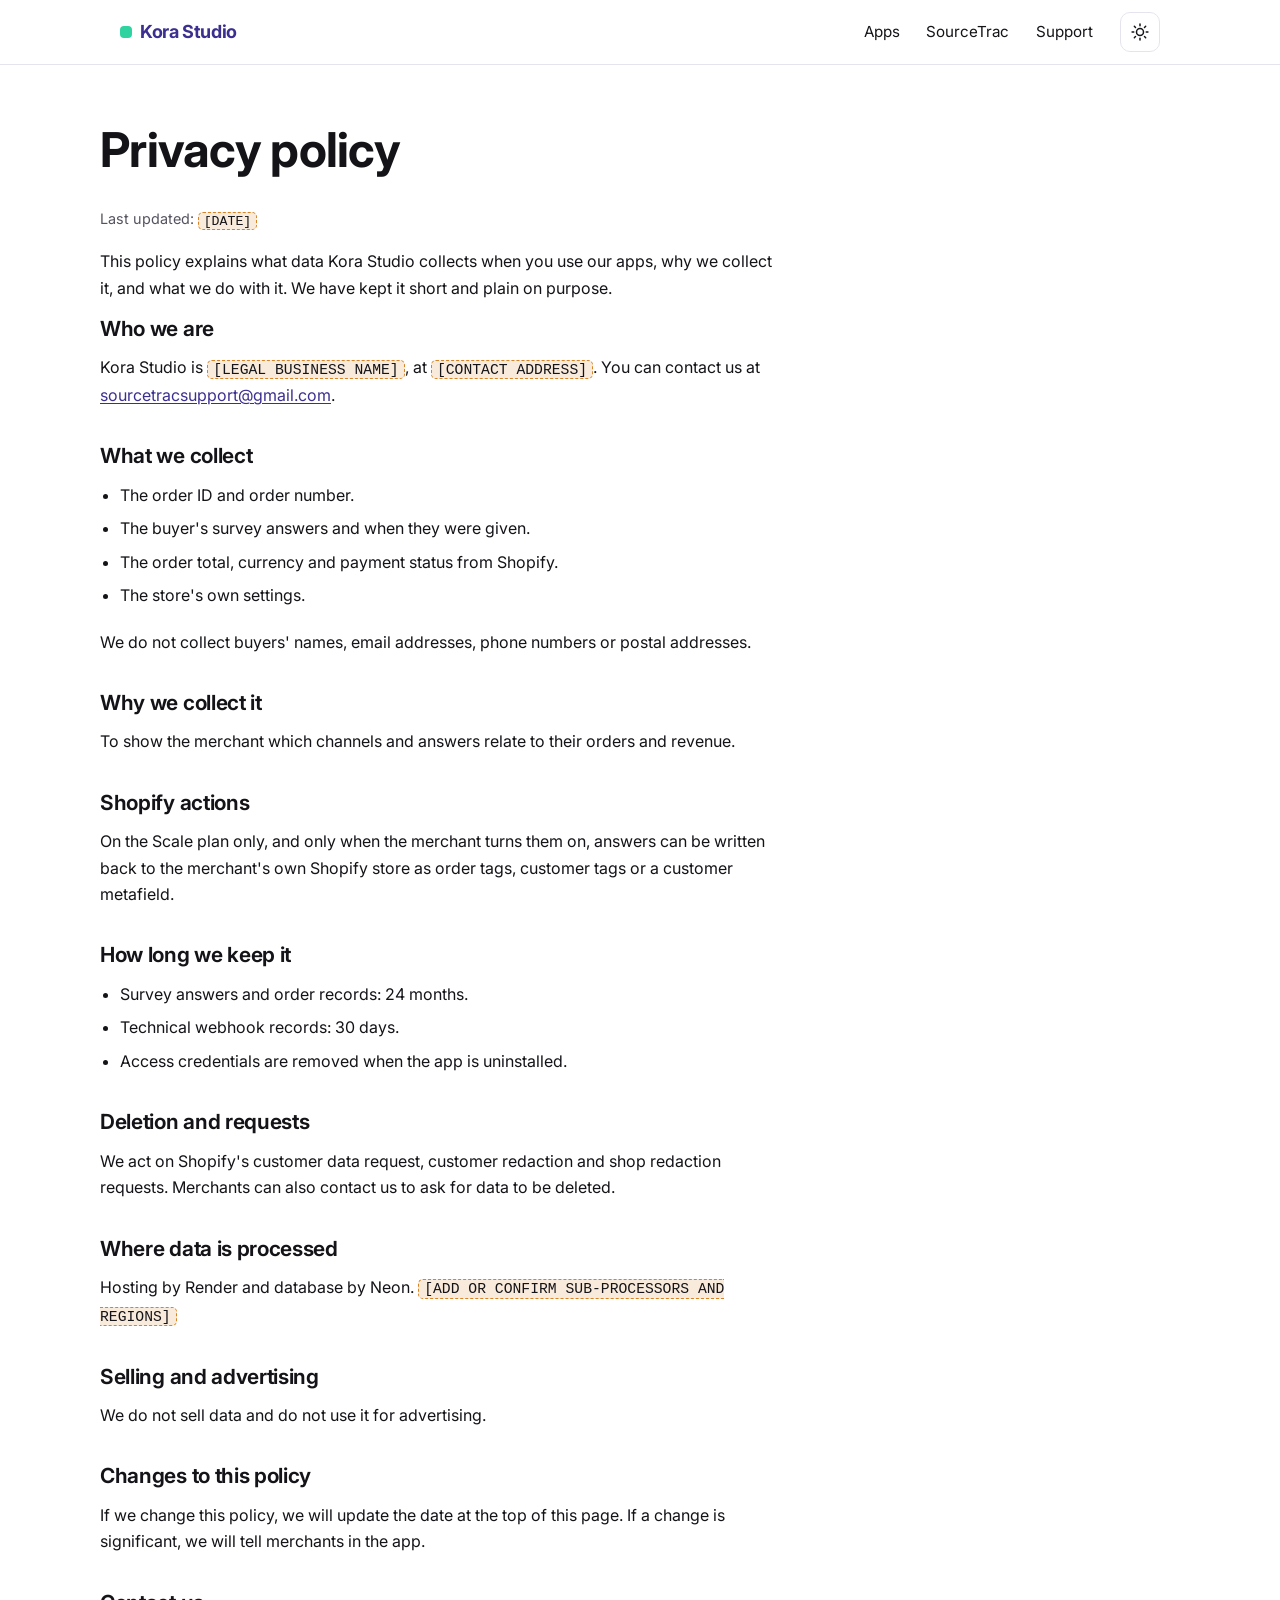
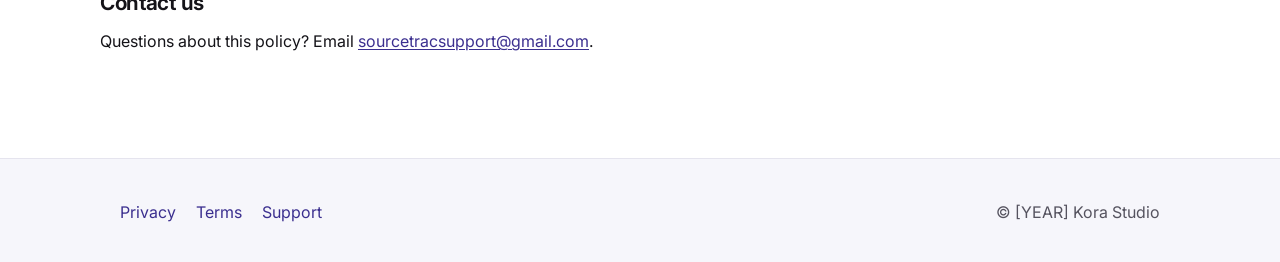
==== privacy/index.html @ 99ec0a58 "Add Kora Studio marketing site Studio site with an apps section for Kora Studio, plus the SourceTrac" ====
<!DOCTYPE html>
<html lang="en" data-theme="light">
<head>
<meta charset="utf-8">
<meta name="viewport" content="width=device-width, initial-scale=1">
<title>Privacy policy — Kora Studio</title>
<meta name="description" content="How Kora Studio and SourceTrac handle merchant and buyer data: what we collect, why, how long we keep it, and how to ask for deletion.">
<link rel="icon" href="/assets/favicon.svg" type="image/svg+xml">
<link rel="canonical" href="/privacy">
<link rel="preconnect" href="https://fonts.googleapis.com">
<link rel="preconnect" href="https://fonts.gstatic.com" crossorigin>
<link rel="stylesheet" href="https://fonts.googleapis.com/css2?family=Inter:wght@400;500;600;700&display=swap">
<link rel="stylesheet" href="/assets/styles.css">
<script>
  (function () {
    try {
      var saved = localStorage.getItem("kora-theme");
      if (saved === "dark" || saved === "light") {
        document.documentElement.setAttribute("data-theme", saved);
      }
    } catch (e) {}
  })();
</script>
</head>
<body>
<a class="skip-link" href="#main">Skip to content</a>

<header class="site-header">
  <div class="wrap site-header__inner">
    <a class="brand" href="/"><span class="brand__mark" aria-hidden="true"></span>Kora Studio</a>
    <nav class="nav" id="site-nav" data-open="false" aria-label="Main">
      <a href="/#apps">Apps</a>
      <a href="/sourcetrac">SourceTrac</a>
      <a href="/support">Support</a>
    </nav>
    <div class="header-tools">
      <button class="icon-btn theme-toggle" type="button" aria-pressed="false" aria-label="Switch to dark mode">
        <svg class="icon-sun" viewBox="0 0 24 24" fill="none" stroke="currentColor" stroke-width="1.8" stroke-linecap="round" aria-hidden="true">
          <circle cx="12" cy="12" r="4.2"></circle>
          <path d="M12 2.5v2M12 19.5v2M2.5 12h2M19.5 12h2M5.2 5.2l1.4 1.4M17.4 17.4l1.4 1.4M18.8 5.2l-1.4 1.4M6.6 17.4l-1.4 1.4"></path>
        </svg>
        <svg class="icon-moon" viewBox="0 0 24 24" fill="none" stroke="currentColor" stroke-width="1.8" stroke-linecap="round" stroke-linejoin="round" aria-hidden="true">
          <path d="M20 14.5A8.5 8.5 0 0 1 9.5 4a8.5 8.5 0 1 0 10.5 10.5z"></path>
        </svg>
      </button>
      <button class="icon-btn menu-toggle" type="button" aria-expanded="false" aria-controls="site-nav" aria-label="Menu">
        <svg viewBox="0 0 24 24" fill="none" stroke="currentColor" stroke-width="1.8" stroke-linecap="round" aria-hidden="true">
          <path d="M4 7h16M4 12h16M4 17h16"></path>
        </svg>
      </button>
    </div>
  </div>
</header>

<main id="main">
  <section class="section wrap">
    <div class="prose">
      <h1>Privacy policy</h1>
      <p class="updated">Last updated: <span class="ph">[DATE]</span></p>

      <p>This policy explains what data Kora Studio collects when you use our apps, why we collect it, and what we do with it. We have kept it short and plain on purpose.</p>

      <h2>Who we are</h2>
      <p>Kora Studio is <span class="ph">[LEGAL BUSINESS NAME]</span>, at <span class="ph">[CONTACT ADDRESS]</span>. You can contact us at <a href="mailto:sourcetracsupport@gmail.com">sourcetracsupport@gmail.com</a>.</p>

      <h2>What we collect</h2>
      <ul>
        <li>The order ID and order number.</li>
        <li>The buyer's survey answers and when they were given.</li>
        <li>The order total, currency and payment status from Shopify.</li>
        <li>The store's own settings.</li>
      </ul>
      <p>We do not collect buyers' names, email addresses, phone numbers or postal addresses.</p>

      <h2>Why we collect it</h2>
      <p>To show the merchant which channels and answers relate to their orders and revenue.</p>

      <h2>Shopify actions</h2>
      <p>On the Scale plan only, and only when the merchant turns them on, answers can be written back to the merchant's own Shopify store as order tags, customer tags or a customer metafield.</p>

      <h2>How long we keep it</h2>
      <ul>
        <li>Survey answers and order records: 24 months.</li>
        <li>Technical webhook records: 30 days.</li>
        <li>Access credentials are removed when the app is uninstalled.</li>
      </ul>

      <h2>Deletion and requests</h2>
      <p>We act on Shopify's customer data request, customer redaction and shop redaction requests. Merchants can also contact us to ask for data to be deleted.</p>

      <h2>Where data is processed</h2>
      <p>Hosting by Render and database by Neon. <span class="ph">[ADD OR CONFIRM SUB-PROCESSORS AND REGIONS]</span></p>

      <h2>Selling and advertising</h2>
      <p>We do not sell data and do not use it for advertising.</p>

      <h2>Changes to this policy</h2>
      <p>If we change this policy, we will update the date at the top of this page. If a change is significant, we will tell merchants in the app.</p>

      <h2>Contact us</h2>
      <p>Questions about this policy? Email <a href="mailto:sourcetracsupport@gmail.com">sourcetracsupport@gmail.com</a>.</p>
    </div>
  </section>
</main>

<footer class="site-footer">
  <div class="wrap">
    <div class="site-footer__inner">
      <nav aria-label="Footer">
        <a href="/privacy">Privacy</a>
        <a href="/terms">Terms</a>
        <a href="/support">Support</a>
      </nav>
      <span class="muted">© [YEAR] Kora Studio</span>
    </div>
  </div>
</footer>

<script src="/assets/site.js"></script>
</body>
</html>
---- assets/styles.css ----
/* Kora Studio — shared styles */

:root {
  --brand: #3b2f8f;
  --brand-ink: #3b2f8f;
  --brand-soft: #f1effb;
  --on-brand: #ffffff;
  --accent: #2ed3a0;
  --accent-ink: #0d6d51;
  --bg: #ffffff;
  --bg-soft: #f6f6fb;
  --surface: #ffffff;
  --text: #141318;
  --muted: #55535f;
  --border: #e5e4ee;
  --shadow: 0 1px 2px rgba(20, 19, 24, 0.06), 0 10px 30px rgba(59, 47, 143, 0.07);
  --radius: 14px;
  --radius-lg: 20px;
  --maxw: 1080px;
  color-scheme: light;
}

html[data-theme="dark"] {
  --brand: #5b4bc4;
  --brand-ink: #b6acfa;
  --brand-soft: #201c3a;
  --on-brand: #ffffff;
  --accent: #2ed3a0;
  --accent-ink: #2ed3a0;
  --bg: #0f0d1b;
  --bg-soft: #171429;
  --surface: #171429;
  --text: #f3f2f8;
  --muted: #b3afc6;
  --border: #2c2846;
  --shadow: 0 1px 2px rgba(0, 0, 0, 0.4), 0 10px 30px rgba(0, 0, 0, 0.35);
  color-scheme: dark;
}

*,
*::before,
*::after {
  box-sizing: border-box;
}

html {
  -webkit-text-size-adjust: 100%;
  scroll-behavior: smooth;
}

body {
  margin: 0;
  background: var(--bg);
  color: var(--text);
  font-family: "Inter", -apple-system, BlinkMacSystemFont, "Segoe UI", Roboto, Helvetica, Arial, sans-serif;
  font-size: 1rem;
  line-height: 1.65;
  font-synthesis-weight: none;
  text-rendering: optimizeLegibility;
  overflow-x: hidden;
}

@media (prefers-reduced-motion: reduce) {
  html {
    scroll-behavior: auto;
  }
  * {
    transition: none !important;
  }
}

img {
  max-width: 100%;
  height: auto;
  display: block;
}

a {
  color: var(--brand-ink);
  text-decoration-thickness: 1px;
  text-underline-offset: 2px;
}

a:hover {
  color: var(--text);
}

:focus-visible {
  outline: 3px solid var(--accent);
  outline-offset: 2px;
  border-radius: 4px;
}

h1,
h2,
h3,
h4 {
  line-height: 1.2;
  margin: 0 0 0.6em;
  letter-spacing: -0.015em;
  text-wrap: balance;
}

h1 {
  font-size: clamp(2rem, 5vw, 3rem);
  font-weight: 700;
}

h2 {
  font-size: clamp(1.4rem, 3vw, 1.9rem);
  font-weight: 650;
}

h3 {
  font-size: 1.15rem;
  font-weight: 650;
}

p {
  margin: 0 0 1rem;
  max-width: 68ch;
}

ul,
ol {
  padding-left: 1.25rem;
  margin: 0 0 1rem;
}

li {
  margin-bottom: 0.45rem;
  max-width: 65ch;
}

hr {
  border: 0;
  border-top: 1px solid var(--border);
  margin: 2.5rem 0;
}

/* Layout */
.wrap {
  width: 100%;
  max-width: var(--maxw);
  margin: 0 auto;
  padding: 0 1.25rem;
}

.section {
  padding: 3.5rem 0;
}

.section--soft {
  background: var(--bg-soft);
  border-top: 1px solid var(--border);
  border-bottom: 1px solid var(--border);
}

.section__head {
  max-width: 62ch;
  margin-bottom: 1.75rem;
}

.section__head p {
  color: var(--muted);
  margin-bottom: 0;
}

.skip-link {
  position: absolute;
  left: -9999px;
  top: 0;
  background: var(--brand);
  color: var(--on-brand);
  padding: 0.6rem 1rem;
  z-index: 50;
  border-radius: 0 0 8px 0;
}

.skip-link:focus {
  left: 0;
}

/* Header */
.site-header {
  position: sticky;
  top: 0;
  z-index: 20;
  background: color-mix(in srgb, var(--bg) 92%, transparent);
  backdrop-filter: saturate(180%) blur(10px);
  border-bottom: 1px solid var(--border);
}

@supports not (background: color-mix(in srgb, red, blue)) {
  .site-header {
    background: var(--bg);
  }
}

.site-header__inner {
  display: flex;
  align-items: center;
  gap: 1rem;
  min-height: 64px;
}

.brand {
  display: inline-flex;
  align-items: center;
  gap: 0.5rem;
  text-decoration: none;
  font-weight: 700;
  letter-spacing: -0.02em;
  font-size: 1.125rem;
  color: var(--brand-ink);
  margin-right: auto;
}

.brand:hover {
  color: var(--brand-ink);
}

.brand__mark {
  width: 12px;
  height: 12px;
  border-radius: 4px;
  background: var(--accent);
  flex: none;
}

.nav {
  display: flex;
  align-items: center;
  gap: 0.25rem;
}

.nav a {
  color: var(--text);
  text-decoration: none;
  padding: 0.45rem 0.7rem;
  border-radius: 8px;
  font-size: 0.95rem;
}

.nav a:hover {
  background: var(--bg-soft);
}

.nav a[aria-current="page"] {
  color: var(--brand-ink);
  font-weight: 600;
}

.header-tools {
  display: flex;
  align-items: center;
  gap: 0.4rem;
}

.icon-btn {
  appearance: none;
  background: transparent;
  border: 1px solid var(--border);
  color: var(--text);
  width: 40px;
  height: 40px;
  border-radius: 10px;
  display: inline-flex;
  align-items: center;
  justify-content: center;
  cursor: pointer;
  padding: 0;
}

.icon-btn:hover {
  background: var(--bg-soft);
}

.icon-btn svg {
  width: 20px;
  height: 20px;
}

.theme-toggle .icon-moon,
html[data-theme="dark"] .theme-toggle .icon-sun {
  display: none;
}

html[data-theme="dark"] .theme-toggle .icon-moon {
  display: block;
}

.menu-toggle {
  display: none;
}

@media (max-width: 700px) {
  .menu-toggle {
    display: inline-flex;
  }

  .nav {
    position: absolute;
    left: 0;
    right: 0;
    top: 100%;
    flex-direction: column;
    align-items: stretch;
    gap: 0;
    background: var(--bg);
    border-bottom: 1px solid var(--border);
    padding: 0.5rem 1.25rem 1rem;
    display: none;
  }

  .nav[data-open="true"] {
    display: flex;
  }

  .nav a {
    padding: 0.7rem 0.5rem;
    font-size: 1.05rem;
  }
}

/* Buttons */
.btn {
  display: inline-flex;
  align-items: center;
  justify-content: center;
  gap: 0.5rem;
  padding: 0.75rem 1.25rem;
  border-radius: 10px;
  font-weight: 600;
  font-size: 0.98rem;
  text-decoration: none;
  border: 1px solid transparent;
  cursor: pointer;
  max-width: 100%;
  text-align: center;
  overflow-wrap: anywhere;
  transition: transform 0.12s ease, background-color 0.12s ease;
}

.btn:active {
  transform: translateY(1px);
}

.btn--primary {
  background: var(--brand);
  color: var(--on-brand);
}

.btn--primary:hover {
  color: var(--on-brand);
  background: color-mix(in srgb, var(--brand) 85%, #000);
}

.btn--secondary {
  background: transparent;
  color: var(--brand-ink);
  border-color: var(--border);
}

.btn--secondary:hover {
  color: var(--brand-ink);
  background: var(--bg-soft);
  border-color: var(--brand-ink);
}

.btn-row {
  display: flex;
  flex-wrap: wrap;
  gap: 0.75rem;
  align-items: center;
}

/* Hero */
.hero {
  padding: 4.5rem 0 3.5rem;
}

.hero__eyebrow {
  display: inline-block;
  font-size: 0.85rem;
  font-weight: 600;
  letter-spacing: 0.06em;
  text-transform: uppercase;
  color: var(--accent-ink);
  margin-bottom: 1rem;
}

.hero h1 {
  max-width: 22ch;
}

.hero__lead {
  font-size: clamp(1.05rem, 2.2vw, 1.25rem);
  color: var(--muted);
  max-width: 58ch;
}

.hero__actions {
  margin-top: 1.75rem;
}

.hero--split {
  display: grid;
  grid-template-columns: 1.15fr 0.85fr;
  gap: 3rem;
  align-items: center;
}

@media (max-width: 860px) {
  .hero--split {
    grid-template-columns: 1fr;
    gap: 2rem;
  }
}

/* Cards */
.card {
  background: var(--surface);
  border: 1px solid var(--border);
  border-radius: var(--radius-lg);
  padding: 1.5rem;
  box-shadow: var(--shadow);
}

.card-grid {
  display: grid;
  grid-template-columns: repeat(auto-fill, minmax(min(100%, 300px), 1fr));
  gap: 1.25rem;
}

.app-card {
  display: flex;
  flex-direction: column;
  gap: 0.75rem;
}

.app-card__top {
  display: flex;
  align-items: center;
  gap: 0.9rem;
}

.app-card__icon {
  width: 56px;
  height: 56px;
  border-radius: 14px;
  flex: none;
  border: 1px solid var(--border);
}

.app-card h3 {
  margin: 0;
}

.app-card__tag {
  color: var(--muted);
  font-size: 0.85rem;
  margin: 0;
}

.app-card p {
  color: var(--muted);
  margin: 0;
  flex: 1;
}

.app-card .btn-row {
  margin-top: 0.5rem;
}

/* Feature / point lists */
.points {
  display: grid;
  grid-template-columns: repeat(auto-fit, minmax(min(100%, 260px), 1fr));
  gap: 1.25rem;
  list-style: none;
  padding: 0;
  margin: 0;
}

.points li {
  margin: 0;
  max-width: none;
  background: var(--surface);
  border: 1px solid var(--border);
  border-radius: var(--radius);
  padding: 1.25rem;
}

.points h3 {
  display: flex;
  align-items: center;
  gap: 0.55rem;
  font-size: 1.05rem;
  margin-bottom: 0.35rem;
}

.points h3::before {
  content: "";
  width: 10px;
  height: 10px;
  border-radius: 3px;
  background: var(--accent);
  flex: none;
}

.points p {
  color: var(--muted);
  margin: 0;
  font-size: 0.95rem;
}

.steps {
  counter-reset: step;
  list-style: none;
  padding: 0;
  margin: 0;
  display: grid;
  grid-template-columns: repeat(auto-fit, minmax(min(100%, 280px), 1fr));
  gap: 1.25rem;
}

.steps > li {
  counter-increment: step;
  margin: 0;
  max-width: none;
  background: var(--surface);
  border: 1px solid var(--border);
  border-radius: var(--radius);
  padding: 1.5rem;
}

.steps > li::before {
  content: counter(step);
  display: inline-flex;
  align-items: center;
  justify-content: center;
  width: 32px;
  height: 32px;
  border-radius: 50%;
  background: var(--brand);
  color: var(--on-brand);
  font-weight: 700;
  font-size: 0.95rem;
  margin-bottom: 0.75rem;
}

.steps h3 {
  margin-bottom: 0.4rem;
}

.steps p {
  color: var(--muted);
  margin: 0;
  font-size: 0.95rem;
}

.feature-list {
  display: grid;
  grid-template-columns: repeat(auto-fit, minmax(min(100%, 320px), 1fr));
  gap: 0.6rem 2rem;
  list-style: none;
  padding: 0;
  margin: 0;
}

.feature-list li {
  position: relative;
  padding-left: 1.75rem;
  margin: 0;
  max-width: none;
}

.feature-list li::before {
  content: "";
  position: absolute;
  left: 0;
  top: 0.55em;
  width: 12px;
  height: 7px;
  border-left: 2.5px solid var(--accent);
  border-bottom: 2.5px solid var(--accent);
  transform: rotate(-45deg);
}

/* Notice / callout */
.notice {
  border: 1px solid var(--border);
  border-left: 4px solid var(--accent);
  background: var(--surface);
  border-radius: var(--radius);
  padding: 1.25rem 1.4rem;
}

.notice p:last-child {
  margin-bottom: 0;
}

.notice--warn {
  border-left-color: #d98324;
  background: color-mix(in srgb, #d98324 8%, var(--surface));
}

.notice--warn strong {
  color: var(--text);
}

.contact-strip {
  display: flex;
  flex-wrap: wrap;
  gap: 1rem 1.5rem;
  align-items: center;
  justify-content: space-between;
  border: 1px solid var(--border);
  border-radius: var(--radius-lg);
  background: var(--surface);
  padding: 1.5rem;
  box-shadow: var(--shadow);
}

.contact-strip h2 {
  margin: 0 0 0.25rem;
  font-size: 1.25rem;
}

.contact-strip p {
  margin: 0;
  color: var(--muted);
}

/* Pricing */
.billing {
  display: inline-flex;
  align-items: center;
  gap: 0.25rem;
  padding: 0.3rem;
  margin: 0 0 1.5rem;
  border: 1px solid var(--border);
  border-radius: 12px;
  background: var(--surface);
  min-width: 0;
}

.billing input {
  position: absolute;
  width: 1px;
  height: 1px;
  opacity: 0;
  pointer-events: none;
}

.billing label {
  display: inline-flex;
  align-items: center;
  gap: 0.4rem;
  padding: 0.45rem 0.8rem;
  border-radius: 9px;
  font-weight: 600;
  font-size: 0.92rem;
  cursor: pointer;
  color: var(--muted);
  white-space: nowrap;
}

.billing input:checked + label {
  background: var(--brand);
  color: var(--on-brand);
}

.billing input:focus-visible + label {
  outline: 3px solid var(--accent);
  outline-offset: 2px;
}

.billing .save {
  font-weight: 600;
  font-size: 0.78rem;
  color: var(--accent-ink);
}

.billing input:checked + label .save {
  color: var(--accent);
}

@media (max-width: 380px) {
  .billing label {
    padding: 0.4rem 0.55rem;
    font-size: 0.88rem;
  }

  .billing .save {
    font-size: 0.72rem;
  }
}

.plans {
  display: grid;
  grid-template-columns: repeat(auto-fit, minmax(min(100%, 270px), 1fr));
  gap: 1.25rem;
  align-items: start;
}

.plan {
  background: var(--surface);
  border: 1px solid var(--border);
  border-radius: var(--radius-lg);
  padding: 1.6rem;
  box-shadow: var(--shadow);
  display: flex;
  flex-direction: column;
  height: 100%;
}

.plan h3 {
  margin: 0 0 0.35rem;
  font-size: 1.2rem;
}

.plan__price {
  font-size: 1.9rem;
  font-weight: 700;
  letter-spacing: -0.02em;
  margin: 0 0 0.15rem;
}

.plan__price small {
  font-size: 0.95rem;
  font-weight: 500;
  color: var(--muted);
  letter-spacing: 0;
}

.plan__billing-note {
  color: var(--muted);
  font-size: 0.85rem;
  margin: 0 0 1rem;
}

.plan ul {
  list-style: none;
  padding: 0;
  margin: 0 0 1.25rem;
}

.plan ul li {
  position: relative;
  padding-left: 1.6rem;
  margin-bottom: 0.5rem;
  font-size: 0.95rem;
  max-width: none;
}

.plan ul li::before {
  content: "";
  position: absolute;
  left: 0;
  top: 0.5em;
  width: 11px;
  height: 6px;
  border-left: 2.5px solid var(--accent);
  border-bottom: 2.5px solid var(--accent);
  transform: rotate(-45deg);
}

.plan .btn {
  margin-top: auto;
  width: 100%;
}

/* Monthly / yearly switch: CSS only */
.price--year {
  display: none;
}

.pricing:has(#bill-yearly:checked) .price--year {
  display: block;
}

.pricing:has(#bill-yearly:checked) .price--month {
  display: none;
}

/* Fallback for browsers without :has() — class is set by site.js */
.pricing.is-yearly .price--year {
  display: block;
}

.pricing.is-yearly .price--month {
  display: none;
}

/* FAQ */
.faq {
  display: grid;
  gap: 0.75rem;
}

.faq details {
  background: var(--surface);
  border: 1px solid var(--border);
  border-radius: var(--radius);
  padding: 1rem 1.25rem;
}

.faq summary {
  cursor: pointer;
  font-weight: 600;
  list-style: none;
  display: flex;
  justify-content: space-between;
  gap: 1rem;
  align-items: center;
}

.faq summary::-webkit-details-marker {
  display: none;
}

.faq summary::after {
  content: "+";
  color: var(--brand-ink);
  font-weight: 700;
  font-size: 1.2rem;
  line-height: 1;
  flex: none;
}

.faq details[open] summary::after {
  content: "–";
}

.faq details p {
  margin: 0.75rem 0 0;
  color: var(--muted);
}

/* Prose (legal pages) */
.prose {
  max-width: 74ch;
}

.prose h2 {
  margin-top: 2.25rem;
  font-size: 1.3rem;
}

.prose h2:first-of-type {
  margin-top: 0;
}

.prose ul {
  margin-bottom: 1.25rem;
}

.prose table {
  width: 100%;
  border-collapse: collapse;
  margin-bottom: 1.25rem;
  font-size: 0.95rem;
}

.prose th,
.prose td {
  text-align: left;
  padding: 0.6rem 0.75rem;
  border-bottom: 1px solid var(--border);
  vertical-align: top;
}

.prose th {
  font-weight: 600;
}

.updated {
  color: var(--muted);
  font-size: 0.9rem;
}

/* Placeholder marker */
.ph {
  font-family: ui-monospace, SFMono-Regular, Menlo, Consolas, monospace;
  font-size: 0.92em;
  background: color-mix(in srgb, #d98324 16%, transparent);
  border: 1px dashed #d98324;
  border-radius: 5px;
  padding: 0.05em 0.35em;
  color: var(--text);
  overflow-wrap: anywhere;
}

/* Footer */
.site-footer {
  border-top: 1px solid var(--border);
  background: var(--bg-soft);
  padding: 2.5rem 0;
  margin-top: 2rem;
}

.site-footer__inner {
  display: flex;
  flex-wrap: wrap;
  gap: 1rem 1.5rem;
  align-items: center;
  justify-content: space-between;
}

.site-footer nav {
  display: flex;
  flex-wrap: wrap;
  gap: 0.5rem 1.25rem;
}

.site-footer a {
  text-decoration: none;
}

.site-footer a:hover {
  text-decoration: underline;
}

.site-footer small {
  color: var(--muted);
  display: block;
  margin-top: 1rem;
  width: 100%;
}

/* Utilities */
.muted {
  color: var(--muted);
}

.mt-0 {
  margin-top: 0;
}

.mb-0 {
  margin-bottom: 0;
}

.stack > * + * {
  margin-top: 1rem;
}

.visually-hidden {
  position: absolute;
  width: 1px;
  height: 1px;
  margin: -1px;
  padding: 0;
  overflow: hidden;
  clip: rect(0 0 0 0);
  white-space: nowrap;
  border: 0;
}
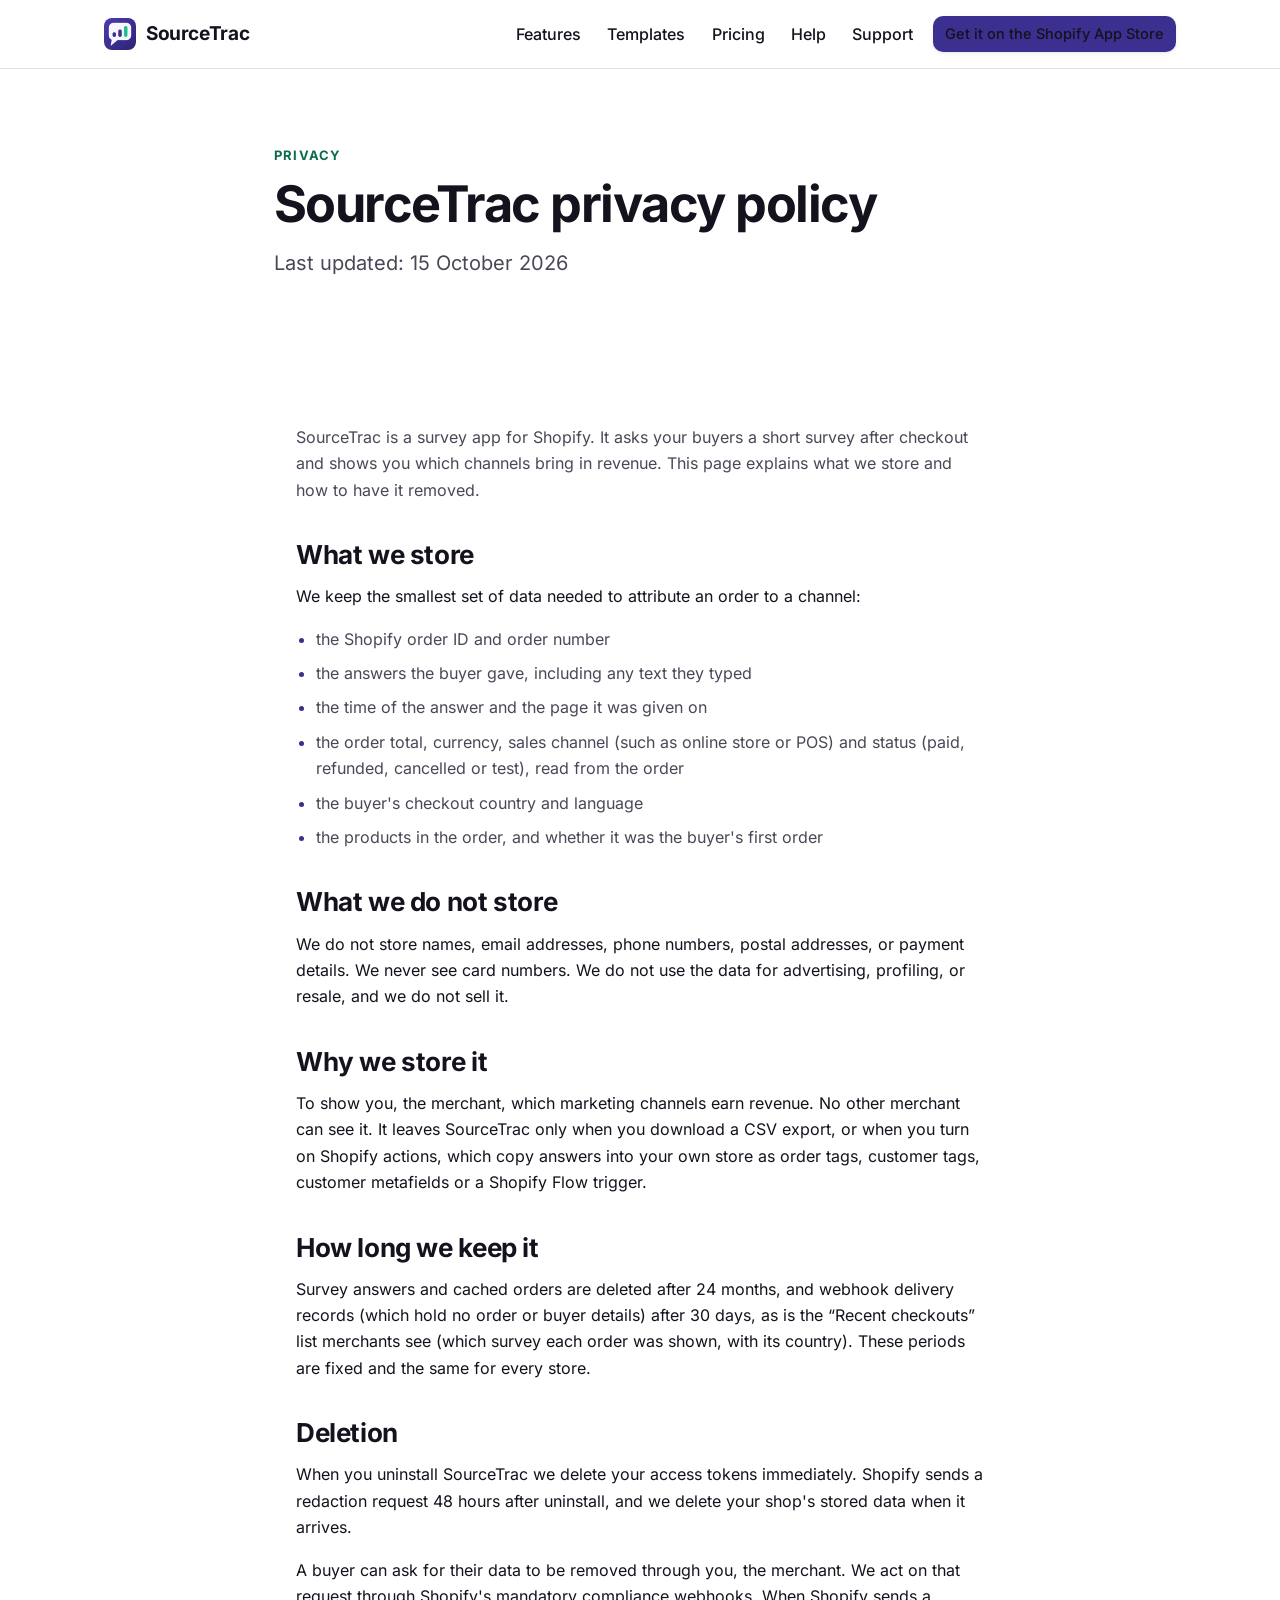
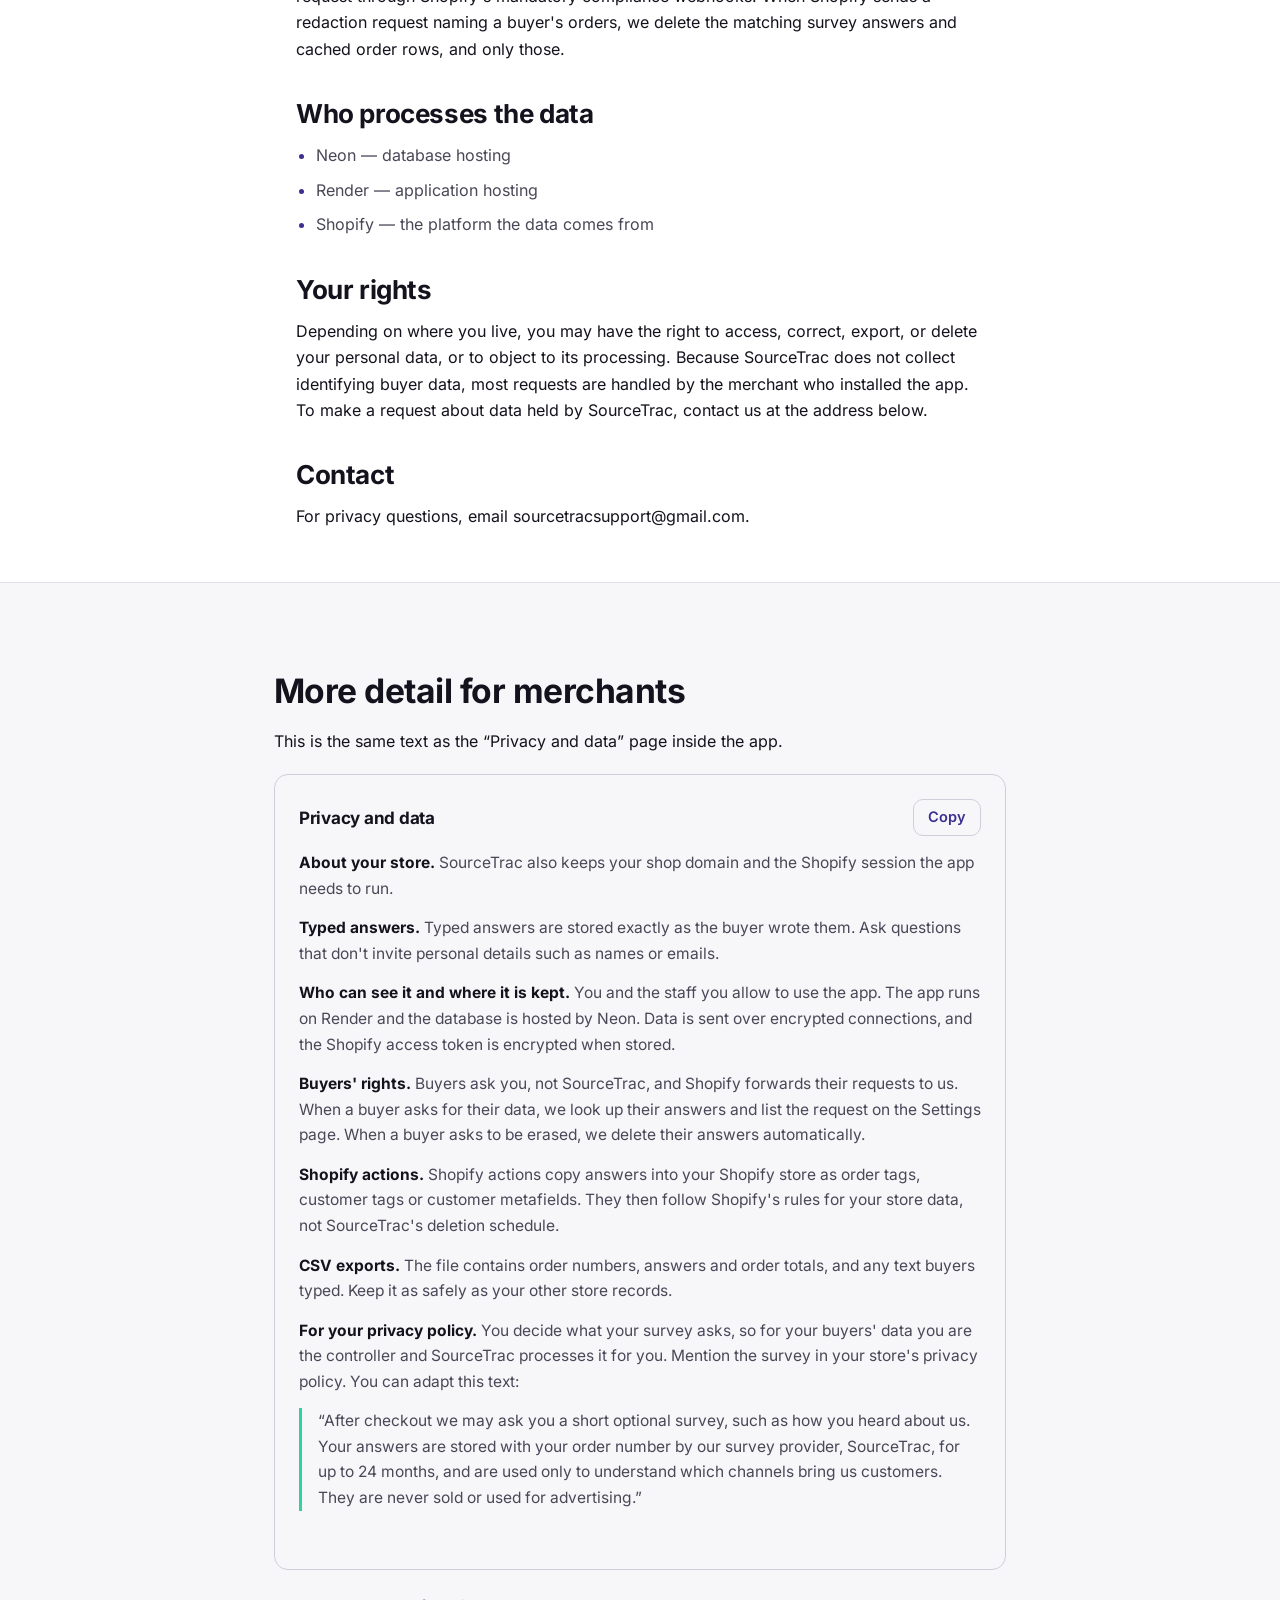
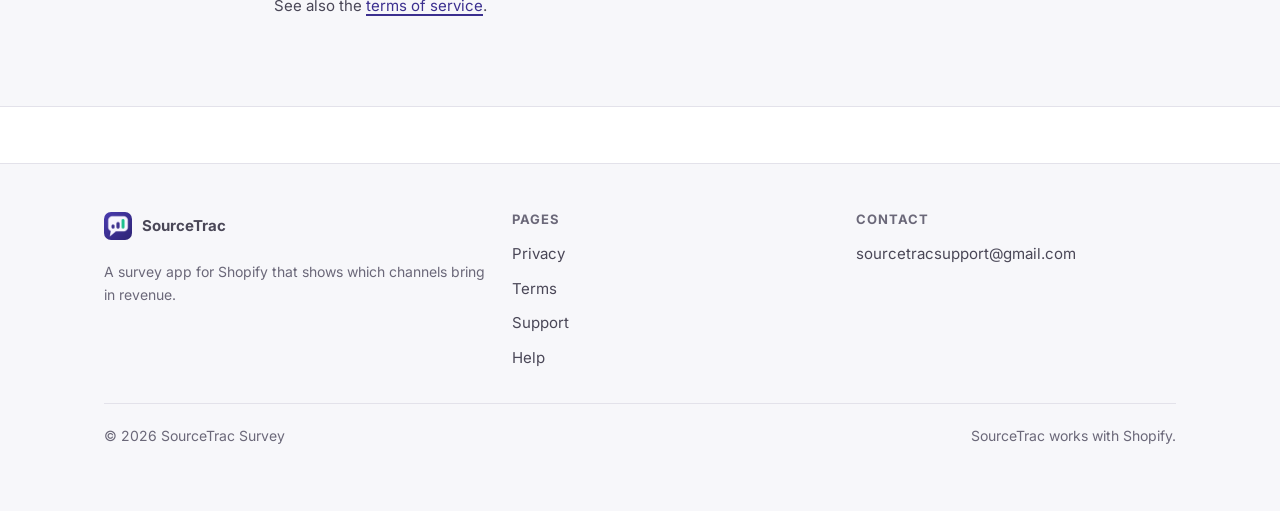
==== commit d03ca5bd: "Add the SourceTrac website Static site for SourceTrac, a survey app for Shopify merchants, published" ====
--- a/privacy/index.html
+++ b/privacy/index.html
@@ -1,121 +1,157 @@
 <!DOCTYPE html>
-<html lang="en" data-theme="light">
+<html lang="en">
 <head>
 <meta charset="utf-8">
 <meta name="viewport" content="width=device-width, initial-scale=1">
-<title>Privacy policy — Kora Studio</title>
-<meta name="description" content="How Kora Studio and SourceTrac handle merchant and buyer data: what we collect, why, how long we keep it, and how to ask for deletion.">
-<link rel="icon" href="/assets/favicon.svg" type="image/svg+xml">
+<title>Privacy policy — SourceTrac</title>
+<meta name="description" content="What SourceTrac stores, what it never stores, how long it is kept, and how to have it removed.">
 <link rel="canonical" href="/privacy">
-<link rel="preconnect" href="https://fonts.googleapis.com">
-<link rel="preconnect" href="https://fonts.gstatic.com" crossorigin>
-<link rel="stylesheet" href="https://fonts.googleapis.com/css2?family=Inter:wght@400;500;600;700&display=swap">
+<link rel="icon" type="image/png" sizes="32x32" href="/assets/favicon-32.png">
+<link rel="icon" type="image/png" sizes="192x192" href="/assets/icon-192.png">
+<link rel="apple-touch-icon" href="/assets/apple-touch-icon.png">
+<meta name="theme-color" content="#3B2F8F">
+<meta property="og:type" content="website">
+<meta property="og:site_name" content="SourceTrac">
+<meta property="og:title" content="Privacy policy — SourceTrac">
+<meta property="og:description" content="What SourceTrac stores, what it never stores, how long it is kept, and how to have it removed.">
+<meta property="og:image" content="/assets/icon-512.png">
+<meta name="twitter:card" content="summary">
 <link rel="stylesheet" href="/assets/styles.css">
-<script>
-  (function () {
-    try {
-      var saved = localStorage.getItem("kora-theme");
-      if (saved === "dark" || saved === "light") {
-        document.documentElement.setAttribute("data-theme", saved);
-      }
-    } catch (e) {}
-  })();
-</script>
 </head>
 <body>
-<a class="skip-link" href="#main">Skip to content</a>
+<a class="skip" href="#main">Skip to main content</a>
+<header class="site-header">
+  <div class="wrap header-inner">
+    <a class="brand" href="/">
+      <img src="/assets/logo-64.png" width="32" height="32" alt="" decoding="async">
+      <span>SourceTrac</span>
+    </a>
+    <button class="nav-toggle" type="button" aria-expanded="false" aria-controls="site-nav">
+      Menu
+    </button>
+    <nav class="site-nav" id="site-nav" aria-label="Main">
+      <ul>
+        <li><a href="/features">Features</a></li>
+        <li><a href="/templates">Templates</a></li>
+        <li><a href="/pricing">Pricing</a></li>
+        <li><a href="/help">Help</a></li>
+        <li><a href="/support">Support</a></li>
+      </ul>
+      <div class="nav-cta">
+        <a class="btn btn--primary btn--sm" href="[APP STORE LISTING URL]">Get it on the Shopify App Store</a>
+      </div>
+    </nav>
+  </div>
+</header>
+<main id="main">
 
-<header class="site-header">
-  <div class="wrap site-header__inner">
-    <a class="brand" href="/"><span class="brand__mark" aria-hidden="true"></span>Kora Studio</a>
-    <nav class="nav" id="site-nav" data-open="false" aria-label="Main">
-      <a href="/#apps">Apps</a>
-      <a href="/sourcetrac">SourceTrac</a>
-      <a href="/support">Support</a>
-    </nav>
-    <div class="header-tools">
-      <button class="icon-btn theme-toggle" type="button" aria-pressed="false" aria-label="Switch to dark mode">
-        <svg class="icon-sun" viewBox="0 0 24 24" fill="none" stroke="currentColor" stroke-width="1.8" stroke-linecap="round" aria-hidden="true">
-          <circle cx="12" cy="12" r="4.2"></circle>
-          <path d="M12 2.5v2M12 19.5v2M2.5 12h2M19.5 12h2M5.2 5.2l1.4 1.4M17.4 17.4l1.4 1.4M18.8 5.2l-1.4 1.4M6.6 17.4l-1.4 1.4"></path>
-        </svg>
-        <svg class="icon-moon" viewBox="0 0 24 24" fill="none" stroke="currentColor" stroke-width="1.8" stroke-linecap="round" stroke-linejoin="round" aria-hidden="true">
-          <path d="M20 14.5A8.5 8.5 0 0 1 9.5 4a8.5 8.5 0 1 0 10.5 10.5z"></path>
-        </svg>
-      </button>
-      <button class="icon-btn menu-toggle" type="button" aria-expanded="false" aria-controls="site-nav" aria-label="Menu">
-        <svg viewBox="0 0 24 24" fill="none" stroke="currentColor" stroke-width="1.8" stroke-linecap="round" aria-hidden="true">
-          <path d="M4 7h16M4 12h16M4 17h16"></path>
-        </svg>
-      </button>
+<section class="section hero">
+  <div class="wrap wrap--narrow">
+    <div class="section-head">
+      <span class="eyebrow">Privacy</span>
+      <h1>SourceTrac privacy policy</h1>
+      <p class="lede">Last updated: 15 October 2026</p>
     </div>
   </div>
-</header>
+</section>
 
-<main id="main">
-  <section class="section wrap">
-    <div class="prose">
-      <h1>Privacy policy</h1>
-      <p class="updated">Last updated: <span class="ph">[DATE]</span></p>
+<section class="section section--tight">
+  <div class="wrap wrap--narrow prose">
+    <p>SourceTrac is a survey app for Shopify. It asks your buyers a short survey after checkout and shows you which channels bring in revenue. This page explains what we store and how to have it removed.</p>
+    <h2>What we store</h2>
+    <p>We keep the smallest set of data needed to attribute an order to a channel:</p>
+    <ul><li>the Shopify order ID and order number</li><li>the answers the buyer gave, including any text they typed</li><li>the time of the answer and the page it was given on</li><li>the order total, currency, sales channel (such as online store or POS) and status (paid, refunded, cancelled or test), read from the order</li><li>the buyer's checkout country and language</li><li>the products in the order, and whether it was the buyer's first order</li></ul>
+    <h2>What we do not store</h2>
+    <p>We do not store names, email addresses, phone numbers, postal addresses, or payment details. We never see card numbers. We do not use the data for advertising, profiling, or resale, and we do not sell it.</p>
+    <h2>Why we store it</h2>
+    <p>To show you, the merchant, which marketing channels earn revenue. No other merchant can see it. It leaves SourceTrac only when you download a CSV export, or when you turn on Shopify actions, which copy answers into your own store as order tags, customer tags, customer metafields or a Shopify Flow trigger.</p>
+    <h2>How long we keep it</h2>
+    <p>Survey answers and cached orders are deleted after 24 months, and webhook delivery records (which hold no order or buyer details) after 30 days, as is the “Recent checkouts” list merchants see (which survey each order was shown, with its country). These periods are fixed and the same for every store.</p>
+    <h2>Deletion</h2>
+    <p>When you uninstall SourceTrac we delete your access tokens immediately. Shopify sends a redaction request 48 hours after uninstall, and we delete your shop's stored data when it arrives.</p>
+    <p>A buyer can ask for their data to be removed through you, the merchant. We act on that request through Shopify's mandatory compliance webhooks. When Shopify sends a redaction request naming a buyer's orders, we delete the matching survey answers and cached order rows, and only those.</p>
+    <h2>Who processes the data</h2>
+    <ul><li>Neon — database hosting</li><li>Render — application hosting</li><li>Shopify — the platform the data comes from</li></ul>
+    <h2>Your rights</h2>
+    <p>Depending on where you live, you may have the right to access, correct, export, or delete your personal data, or to object to its processing. Because SourceTrac does not collect identifying buyer data, most requests are handled by the merchant who installed the app. To make a request about data held by SourceTrac, contact us at the address below.</p>
+    <h2>Contact</h2>
+    <p>For privacy questions, email sourcetracsupport@gmail.com.</p>
+  </div>
+</section>
 
-      <p>This policy explains what data Kora Studio collects when you use our apps, why we collect it, and what we do with it. We have kept it short and plain on purpose.</p>
+<section class="section section--alt">
+  <div class="wrap wrap--narrow">
+    <h2>More detail for merchants</h2>
+    <p>This is the same text as the “Privacy and data” page inside the app.</p>
+    <div class="copybox">
+      <div class="copybox__head">
+        <h3>Privacy and data</h3>
+        <button class="btn btn--ghost btn--sm" type="button" data-copy="#merchant-text" data-copy-status="#merchant-status">Copy</button>
+      </div>
+      <div class="copybox__body" id="merchant-text">
+      <p><strong>About your store.</strong> SourceTrac also keeps your shop domain and the Shopify session the app needs to run.</p>
+      <p><strong>Typed answers.</strong> Typed answers are stored exactly as the buyer wrote them. Ask questions that don't invite personal details such as names or emails.</p>
+      <p><strong>Who can see it and where it is kept.</strong> You and the staff you allow to use the app. The app runs on Render and the database is hosted by Neon. Data is sent over encrypted connections, and the Shopify access token is encrypted when stored.</p>
+      <p><strong>Buyers' rights.</strong> Buyers ask you, not SourceTrac, and Shopify forwards their requests to us. When a buyer asks for their data, we look up their answers and list the request on the Settings page. When a buyer asks to be erased, we delete their answers automatically.</p>
+      <p><strong>Shopify actions.</strong> Shopify actions copy answers into your Shopify store as order tags, customer tags or customer metafields. They then follow Shopify's rules for your store data, not SourceTrac's deletion schedule.</p>
+      <p><strong>CSV exports.</strong> The file contains order numbers, answers and order totals, and any text buyers typed. Keep it as safely as your other store records.</p>
+      <p><strong>For your privacy policy.</strong> You decide what your survey asks, so for your buyers' data you are the controller and SourceTrac processes it for you. Mention the survey in your store's privacy policy. You can adapt this text:</p>
+      <blockquote><p>“After checkout we may ask you a short optional survey, such as how you heard about us. Your answers are stored with your order number by our survey provider, SourceTrac, for up to 24 months, and are used only to understand which channels bring us customers. They are never sold or used for advertising.”</p></blockquote>
+      </div>
+      <p class="copy-status" id="merchant-status" role="status" data-label="Copied to clipboard"></p>
+      <p class="visually-hidden" id="merchant-plain">About your store. SourceTrac also keeps your shop domain and the Shopify session the app needs to run.
 
-      <h2>Who we are</h2>
-      <p>Kora Studio is <span class="ph">[LEGAL BUSINESS NAME]</span>, at <span class="ph">[CONTACT ADDRESS]</span>. You can contact us at <a href="mailto:sourcetracsupport@gmail.com">sourcetracsupport@gmail.com</a>.</p>
+Typed answers. Typed answers are stored exactly as the buyer wrote them. Ask questions that don't invite personal details such as names or emails.
 
-      <h2>What we collect</h2>
-      <ul>
-        <li>The order ID and order number.</li>
-        <li>The buyer's survey answers and when they were given.</li>
-        <li>The order total, currency and payment status from Shopify.</li>
-        <li>The store's own settings.</li>
-      </ul>
-      <p>We do not collect buyers' names, email addresses, phone numbers or postal addresses.</p>
+Who can see it and where it is kept. You and the staff you allow to use the app. The app runs on Render and the database is hosted by Neon. Data is sent over encrypted connections, and the Shopify access token is encrypted when stored.
 
-      <h2>Why we collect it</h2>
-      <p>To show the merchant which channels and answers relate to their orders and revenue.</p>
+Buyers' rights. Buyers ask you, not SourceTrac, and Shopify forwards their requests to us. When a buyer asks for their data, we look up their answers and list the request on the Settings page. When a buyer asks to be erased, we delete their answers automatically.
 
-      <h2>Shopify actions</h2>
-      <p>On the Scale plan only, and only when the merchant turns them on, answers can be written back to the merchant's own Shopify store as order tags, customer tags or a customer metafield.</p>
+Shopify actions. Shopify actions copy answers into your Shopify store as order tags, customer tags or customer metafields. They then follow Shopify's rules for your store data, not SourceTrac's deletion schedule.
 
-      <h2>How long we keep it</h2>
-      <ul>
-        <li>Survey answers and order records: 24 months.</li>
-        <li>Technical webhook records: 30 days.</li>
-        <li>Access credentials are removed when the app is uninstalled.</li>
-      </ul>
+CSV exports. The file contains order numbers, answers and order totals, and any text buyers typed. Keep it as safely as your other store records.
 
-      <h2>Deletion and requests</h2>
-      <p>We act on Shopify's customer data request, customer redaction and shop redaction requests. Merchants can also contact us to ask for data to be deleted.</p>
+For your privacy policy. You decide what your survey asks, so for your buyers' data you are the controller and SourceTrac processes it for you. Mention the survey in your store's privacy policy. You can adapt this text:
 
-      <h2>Where data is processed</h2>
-      <p>Hosting by Render and database by Neon. <span class="ph">[ADD OR CONFIRM SUB-PROCESSORS AND REGIONS]</span></p>
+“After checkout we may ask you a short optional survey, such as how you heard about us. Your answers are stored with your order number by our survey provider, SourceTrac, for up to 24 months, and are used only to understand which channels bring us customers. They are never sold or used for advertising.”</p>
+    </div>
+    <p class="spec" style="margin-top:1.5rem">See also the <a href="/terms">terms of service</a>.</p>
+  </div>
+</section>
 
-      <h2>Selling and advertising</h2>
-      <p>We do not sell data and do not use it for advertising.</p>
-
-      <h2>Changes to this policy</h2>
-      <p>If we change this policy, we will update the date at the top of this page. If a change is significant, we will tell merchants in the app.</p>
-
-      <h2>Contact us</h2>
-      <p>Questions about this policy? Email <a href="mailto:sourcetracsupport@gmail.com">sourcetracsupport@gmail.com</a>.</p>
-    </div>
-  </section>
 </main>
-
 <footer class="site-footer">
   <div class="wrap">
-    <div class="site-footer__inner">
-      <nav aria-label="Footer">
-        <a href="/privacy">Privacy</a>
-        <a href="/terms">Terms</a>
-        <a href="/support">Support</a>
-      </nav>
-      <span class="muted">© [YEAR] Kora Studio</span>
+    <div class="footer-grid">
+      <div>
+        <a class="footer-brand" href="/">
+          <img src="/assets/logo-64.png" width="28" height="28" alt="" loading="lazy" decoding="async">
+          <span>SourceTrac</span>
+        </a>
+        <p class="footer-note">A survey app for Shopify that shows which channels bring in revenue.</p>
+      </div>
+      <div>
+        <h2>Pages</h2>
+        <ul>
+          <li><a href="/privacy">Privacy</a></li>
+          <li><a href="/terms">Terms</a></li>
+          <li><a href="/support">Support</a></li>
+          <li><a href="/help">Help</a></li>
+        </ul>
+      </div>
+      <div>
+        <h2>Contact</h2>
+        <ul>
+          <li><a href="mailto:sourcetracsupport@gmail.com">sourcetracsupport@gmail.com</a></li>
+        </ul>
+      </div>
+    </div>
+    <div class="footer-bottom">
+      <p>&copy; 2026 SourceTrac Survey</p>
+      <p>SourceTrac works with Shopify.</p>
     </div>
   </div>
 </footer>
-
-<script src="/assets/site.js"></script>
+<script src="/assets/site.js" defer></script>
 </body>
 </html>
--- a/assets/styles.css
+++ b/assets/styles.css
@@ -1,960 +1,485 @@
-/* Kora Studio — shared styles */
+/* SourceTrac Survey — site styles.
+   Brand: deep indigo #3B2F8F, mint #2ED3A0, white, near-black text. */
+
+@font-face {
+  font-family: "Inter";
+  font-style: normal;
+  font-weight: 400;
+  font-display: swap;
+  src: url("fonts/inter-latin-400-normal.woff2") format("woff2");
+  unicode-range: U+0000-00FF, U+0131, U+0152-0153, U+02BB-02BC, U+02C6, U+02DA, U+02DC, U+0304, U+0308, U+0329, U+2000-206F, U+20AC, U+2122, U+2191, U+2193, U+2212, U+2215, U+FEFF, U+FFFD;
+}
+@font-face {
+  font-family: "Inter";
+  font-style: normal;
+  font-weight: 400;
+  font-display: swap;
+  src: url("fonts/inter-latin-ext-400-normal.woff2") format("woff2");
+  unicode-range: U+0100-02BA, U+02BD-02C5, U+02C7-02CC, U+02CE-02D7, U+02DD-02FF, U+0304, U+0308, U+0329, U+1D00-1DBF, U+1E00-1E9F, U+1EF2-1EFF, U+2020, U+20A0-20AB, U+20AD-20C0, U+2113, U+2C60-2C7F, U+A720-A7FF;
+}
+@font-face {
+  font-family: "Inter";
+  font-style: normal;
+  font-weight: 500;
+  font-display: swap;
+  src: url("fonts/inter-latin-500-normal.woff2") format("woff2");
+  unicode-range: U+0000-00FF, U+0131, U+0152-0153, U+02BB-02BC, U+02C6, U+02DA, U+02DC, U+0304, U+0308, U+0329, U+2000-206F, U+20AC, U+2122, U+2191, U+2193, U+2212, U+2215, U+FEFF, U+FFFD;
+}
+@font-face {
+  font-family: "Inter";
+  font-style: normal;
+  font-weight: 600;
+  font-display: swap;
+  src: url("fonts/inter-latin-600-normal.woff2") format("woff2");
+  unicode-range: U+0000-00FF, U+0131, U+0152-0153, U+02BB-02BC, U+02C6, U+02DA, U+02DC, U+0304, U+0308, U+0329, U+2000-206F, U+20AC, U+2122, U+2191, U+2193, U+2212, U+2215, U+FEFF, U+FFFD;
+}
+@font-face {
+  font-family: "Inter";
+  font-style: normal;
+  font-weight: 600;
+  font-display: swap;
+  src: url("fonts/inter-latin-ext-600-normal.woff2") format("woff2");
+  unicode-range: U+0100-02BA, U+02BD-02C5, U+02C7-02CC, U+02CE-02D7, U+02DD-02FF, U+0304, U+0308, U+0329, U+1D00-1DBF, U+1E00-1E9F, U+1EF2-1EFF, U+2020, U+20A0-20AB, U+20AD-20C0, U+2113, U+2C60-2C7F, U+A720-A7FF;
+}
+@font-face {
+  font-family: "Inter";
+  font-style: normal;
+  font-weight: 700;
+  font-display: swap;
+  src: url("fonts/inter-latin-700-normal.woff2") format("woff2");
+  unicode-range: U+0000-00FF, U+0131, U+0152-0153, U+02BB-02BC, U+02C6, U+02DA, U+02DC, U+0304, U+0308, U+0329, U+2000-206F, U+20AC, U+2122, U+2191, U+2193, U+2212, U+2215, U+FEFF, U+FFFD;
+}
+@font-face {
+  font-family: "Inter";
+  font-style: normal;
+  font-weight: 700;
+  font-display: swap;
+  src: url("fonts/inter-latin-ext-700-normal.woff2") format("woff2");
+  unicode-range: U+0100-02BA, U+02BD-02C5, U+02C7-02CC, U+02CE-02D7, U+02DD-02FF, U+0304, U+0308, U+0329, U+1D00-1DBF, U+1E00-1E9F, U+1EF2-1EFF, U+2020, U+20A0-20AB, U+20AD-20C0, U+2113, U+2C60-2C7F, U+A720-A7FF;
+}
 
 :root {
-  --brand: #3b2f8f;
-  --brand-ink: #3b2f8f;
-  --brand-soft: #f1effb;
-  --on-brand: #ffffff;
-  --accent: #2ed3a0;
-  --accent-ink: #0d6d51;
-  --bg: #ffffff;
-  --bg-soft: #f6f6fb;
-  --surface: #ffffff;
-  --text: #141318;
-  --muted: #55535f;
-  --border: #e5e4ee;
-  --shadow: 0 1px 2px rgba(20, 19, 24, 0.06), 0 10px 30px rgba(59, 47, 143, 0.07);
+  --indigo: #3B2F8F;
+  --indigo-700: #322779;
+  --indigo-100: #ECEAF7;
+  --indigo-050: #F5F4FB;
+  --mint: #2ED3A0;
+  --mint-ink: #0C6B4E;
+  --mint-050: #E8FBF4;
+  --ink: #14121C;
+  --ink-soft: #4A4757;
+  --ink-faint: #6B6879;
+  --page: #FFFFFF;
+  --surface: #FFFFFF;
+  --surface-alt: #F7F7FA;
+  --line: #E3E2EA;
+  --line-strong: #CFCEDB;
+  --focus: #0B5FFF;
   --radius: 14px;
-  --radius-lg: 20px;
-  --maxw: 1080px;
-  color-scheme: light;
-}
-
-html[data-theme="dark"] {
-  --brand: #5b4bc4;
-  --brand-ink: #b6acfa;
-  --brand-soft: #201c3a;
-  --on-brand: #ffffff;
-  --accent: #2ed3a0;
-  --accent-ink: #2ed3a0;
-  --bg: #0f0d1b;
-  --bg-soft: #171429;
-  --surface: #171429;
-  --text: #f3f2f8;
-  --muted: #b3afc6;
-  --border: #2c2846;
-  --shadow: 0 1px 2px rgba(0, 0, 0, 0.4), 0 10px 30px rgba(0, 0, 0, 0.35);
-  color-scheme: dark;
-}
-
-*,
-*::before,
-*::after {
-  box-sizing: border-box;
-}
-
-html {
-  -webkit-text-size-adjust: 100%;
-  scroll-behavior: smooth;
+  --radius-sm: 10px;
+  --radius-lg: 22px;
+  --shadow-sm: 0 1px 2px rgba(20, 18, 28, .06), 0 2px 6px rgba(20, 18, 28, .05);
+  --shadow: 0 6px 20px rgba(20, 18, 28, .08), 0 2px 6px rgba(20, 18, 28, .04);
+  --wrap: 1120px;
+  --wrap-narrow: 780px;
+  --gap: clamp(1rem, 2.5vw, 1.75rem);
+  --section-y: clamp(3rem, 7vw, 5.5rem);
+}
+
+@media (prefers-color-scheme: dark) {
+  :root {
+    --indigo: #A99BFF;
+    --indigo-700: #C4BBFF;
+    --indigo-100: #2A2547;
+    --indigo-050: #1F1B33;
+    --mint: #2ED3A0;
+    --mint-ink: #6FE9C4;
+    --mint-050: #14312A;
+    --ink: #F3F2F8;
+    --ink-soft: #C3C0D0;
+    --ink-faint: #A29FB2;
+    --page: #100E17;
+    --surface: #17151F;
+    --surface-alt: #1C1A26;
+    --line: #2C2938;
+    --line-strong: #3B3849;
+    --focus: #7FD4FF;
+    --shadow-sm: 0 1px 2px rgba(0, 0, 0, .4);
+    --shadow: 0 8px 24px rgba(0, 0, 0, .45);
+  }
+}
+
+*, *::before, *::after { box-sizing: border-box; }
+
+html { -webkit-text-size-adjust: 100%; scroll-behavior: smooth; }
+@media (prefers-reduced-motion: reduce) {
+  html { scroll-behavior: auto; }
+  *, *::before, *::after { animation-duration: .001ms !important; transition-duration: .001ms !important; }
 }
 
 body {
   margin: 0;
-  background: var(--bg);
-  color: var(--text);
-  font-family: "Inter", -apple-system, BlinkMacSystemFont, "Segoe UI", Roboto, Helvetica, Arial, sans-serif;
+  background: var(--page);
+  color: var(--ink);
+  font-family: "Inter", system-ui, -apple-system, "Segoe UI", Roboto, Helvetica, Arial, sans-serif;
   font-size: 1rem;
   line-height: 1.65;
-  font-synthesis-weight: none;
-  text-rendering: optimizeLegibility;
+  font-weight: 400;
   overflow-x: hidden;
-}
-
-@media (prefers-reduced-motion: reduce) {
-  html {
-    scroll-behavior: auto;
-  }
-  * {
-    transition: none !important;
-  }
-}
-
-img {
-  max-width: 100%;
-  height: auto;
-  display: block;
-}
-
-a {
-  color: var(--brand-ink);
-  text-decoration-thickness: 1px;
-  text-underline-offset: 2px;
-}
-
-a:hover {
-  color: var(--text);
-}
+  -webkit-font-smoothing: antialiased;
+}
+
+img { max-width: 100%; height: auto; display: block; }
+
+h1, h2, h3, h4 { line-height: 1.2; margin: 0 0 .5em; font-weight: 700; letter-spacing: -.015em; color: var(--ink); }
+h1 { font-size: clamp(2rem, 5.2vw, 3.15rem); letter-spacing: -.03em; }
+h2 { font-size: clamp(1.5rem, 3.4vw, 2.1rem); }
+h3 { font-size: clamp(1.125rem, 2vw, 1.375rem); }
+h4 { font-size: 1.0625rem; }
+p { margin: 0 0 1rem; }
+p:last-child { margin-bottom: 0; }
+
+a { color: var(--indigo); text-decoration-thickness: 1.5px; text-underline-offset: 3px; }
+a:hover { color: var(--indigo-700); }
 
 :focus-visible {
-  outline: 3px solid var(--accent);
+  outline: 3px solid var(--focus);
   outline-offset: 2px;
   border-radius: 4px;
 }
 
-h1,
-h2,
-h3,
-h4 {
-  line-height: 1.2;
-  margin: 0 0 0.6em;
-  letter-spacing: -0.015em;
-  text-wrap: balance;
-}
-
-h1 {
-  font-size: clamp(2rem, 5vw, 3rem);
-  font-weight: 700;
-}
-
-h2 {
-  font-size: clamp(1.4rem, 3vw, 1.9rem);
-  font-weight: 650;
-}
-
-h3 {
-  font-size: 1.15rem;
-  font-weight: 650;
-}
-
-p {
-  margin: 0 0 1rem;
-  max-width: 68ch;
-}
-
-ul,
-ol {
-  padding-left: 1.25rem;
-  margin: 0 0 1rem;
-}
-
-li {
-  margin-bottom: 0.45rem;
-  max-width: 65ch;
-}
-
-hr {
-  border: 0;
-  border-top: 1px solid var(--border);
-  margin: 2.5rem 0;
-}
-
-/* Layout */
-.wrap {
-  width: 100%;
-  max-width: var(--maxw);
-  margin: 0 auto;
-  padding: 0 1.25rem;
-}
-
-.section {
-  padding: 3.5rem 0;
-}
-
-.section--soft {
-  background: var(--bg-soft);
-  border-top: 1px solid var(--border);
-  border-bottom: 1px solid var(--border);
-}
-
-.section__head {
-  max-width: 62ch;
-  margin-bottom: 1.75rem;
-}
-
-.section__head p {
-  color: var(--muted);
-  margin-bottom: 0;
-}
-
-.skip-link {
-  position: absolute;
-  left: -9999px;
-  top: 0;
-  background: var(--brand);
-  color: var(--on-brand);
-  padding: 0.6rem 1rem;
-  z-index: 50;
-  border-radius: 0 0 8px 0;
-}
-
-.skip-link:focus {
-  left: 0;
-}
-
-/* Header */
+.wrap { width: 100%; max-width: var(--wrap); margin-inline: auto; padding-inline: clamp(1rem, 4vw, 1.5rem); }
+.wrap--narrow { max-width: var(--wrap-narrow); }
+
+.skip {
+  position: absolute; left: -9999px; top: 0; z-index: 100;
+  background: var(--indigo); color: #fff; padding: .75rem 1rem; border-radius: 0 0 var(--radius-sm) 0;
+  font-weight: 600; text-decoration: none;
+}
+.skip:focus { left: 0; color: #fff; }
+
+/* ---------- Header ---------- */
 .site-header {
-  position: sticky;
-  top: 0;
-  z-index: 20;
-  background: color-mix(in srgb, var(--bg) 92%, transparent);
-  backdrop-filter: saturate(180%) blur(10px);
-  border-bottom: 1px solid var(--border);
-}
-
-@supports not (background: color-mix(in srgb, red, blue)) {
-  .site-header {
-    background: var(--bg);
-  }
-}
-
-.site-header__inner {
-  display: flex;
-  align-items: center;
-  gap: 1rem;
-  min-height: 64px;
-}
-
-.brand {
-  display: inline-flex;
-  align-items: center;
-  gap: 0.5rem;
-  text-decoration: none;
-  font-weight: 700;
-  letter-spacing: -0.02em;
-  font-size: 1.125rem;
-  color: var(--brand-ink);
-  margin-right: auto;
-}
-
-.brand:hover {
-  color: var(--brand-ink);
-}
-
-.brand__mark {
-  width: 12px;
-  height: 12px;
-  border-radius: 4px;
-  background: var(--accent);
-  flex: none;
-}
-
-.nav {
-  display: flex;
-  align-items: center;
-  gap: 0.25rem;
-}
-
-.nav a {
-  color: var(--text);
-  text-decoration: none;
-  padding: 0.45rem 0.7rem;
-  border-radius: 8px;
-  font-size: 0.95rem;
-}
-
-.nav a:hover {
-  background: var(--bg-soft);
-}
-
-.nav a[aria-current="page"] {
-  color: var(--brand-ink);
-  font-weight: 600;
-}
-
-.header-tools {
-  display: flex;
-  align-items: center;
-  gap: 0.4rem;
-}
-
-.icon-btn {
-  appearance: none;
-  background: transparent;
-  border: 1px solid var(--border);
-  color: var(--text);
-  width: 40px;
-  height: 40px;
-  border-radius: 10px;
-  display: inline-flex;
-  align-items: center;
-  justify-content: center;
-  cursor: pointer;
-  padding: 0;
-}
-
-.icon-btn:hover {
-  background: var(--bg-soft);
-}
-
-.icon-btn svg {
-  width: 20px;
-  height: 20px;
-}
-
-.theme-toggle .icon-moon,
-html[data-theme="dark"] .theme-toggle .icon-sun {
-  display: none;
-}
-
-html[data-theme="dark"] .theme-toggle .icon-moon {
-  display: block;
-}
-
-.menu-toggle {
-  display: none;
-}
-
-@media (max-width: 700px) {
-  .menu-toggle {
-    display: inline-flex;
-  }
-
-  .nav {
-    position: absolute;
-    left: 0;
-    right: 0;
-    top: 100%;
-    flex-direction: column;
-    align-items: stretch;
-    gap: 0;
-    background: var(--bg);
-    border-bottom: 1px solid var(--border);
-    padding: 0.5rem 1.25rem 1rem;
-    display: none;
-  }
-
-  .nav[data-open="true"] {
-    display: flex;
-  }
-
-  .nav a {
-    padding: 0.7rem 0.5rem;
-    font-size: 1.05rem;
-  }
-}
-
-/* Buttons */
+  position: sticky; top: 0; z-index: 50;
+  background: var(--page);
+  border-bottom: 1px solid var(--line);
+}
+@supports (backdrop-filter: blur(10px)) {
+  .site-header { background: color-mix(in srgb, var(--page) 92%, transparent); backdrop-filter: saturate(140%) blur(10px); }
+}
+.header-inner {
+  display: flex; align-items: center; gap: 1rem;
+  min-height: 68px; flex-wrap: wrap; padding-block: .5rem;
+}
+.brand { display: inline-flex; align-items: center; gap: .625rem; font-weight: 700; font-size: 1.1875rem; color: var(--ink); text-decoration: none; letter-spacing: -.02em; }
+.brand:hover { color: var(--indigo); }
+.brand img { width: 32px; height: 32px; border-radius: 8px; }
+.nav-toggle {
+  margin-left: auto; display: inline-flex; align-items: center; gap: .5rem;
+  background: var(--surface); color: var(--ink); border: 1px solid var(--line-strong);
+  border-radius: var(--radius-sm); padding: .5rem .75rem; font: inherit; font-size: .9375rem;
+  font-weight: 600; cursor: pointer;
+}
+.nav-toggle[aria-expanded="true"] { border-color: var(--indigo); color: var(--indigo); }
+.site-nav { display: none; width: 100%; }
+.site-nav.is-open { display: block; }
+.site-nav ul { list-style: none; margin: 0; padding: .25rem 0 .75rem; display: flex; flex-direction: column; gap: .125rem; }
+.site-nav a { display: block; padding: .625rem .25rem; color: var(--ink); text-decoration: none; font-weight: 500; }
+.site-nav a:hover { color: var(--indigo); }
+.site-nav a[aria-current="page"] { color: var(--indigo); font-weight: 600; }
+.nav-cta { margin: .5rem 0 1rem; }
+@media (min-width: 900px) {
+  .nav-toggle { display: none; }
+  .site-nav { display: flex !important; align-items: center; width: auto; margin-left: auto; }
+  .site-nav ul { flex-direction: row; align-items: center; gap: .25rem; padding: 0; }
+  .site-nav a { padding: .5rem .7rem; }
+  .nav-cta { margin: 0 0 0 .5rem; }
+}
+
+/* ---------- Buttons ---------- */
 .btn {
-  display: inline-flex;
-  align-items: center;
-  justify-content: center;
-  gap: 0.5rem;
-  padding: 0.75rem 1.25rem;
-  border-radius: 10px;
-  font-weight: 600;
-  font-size: 0.98rem;
-  text-decoration: none;
-  border: 1px solid transparent;
-  cursor: pointer;
-  max-width: 100%;
-  text-align: center;
-  overflow-wrap: anywhere;
-  transition: transform 0.12s ease, background-color 0.12s ease;
-}
-
-.btn:active {
-  transform: translateY(1px);
-}
-
-.btn--primary {
-  background: var(--brand);
-  color: var(--on-brand);
-}
-
-.btn--primary:hover {
-  color: var(--on-brand);
-  background: color-mix(in srgb, var(--brand) 85%, #000);
-}
-
-.btn--secondary {
-  background: transparent;
-  color: var(--brand-ink);
-  border-color: var(--border);
-}
-
-.btn--secondary:hover {
-  color: var(--brand-ink);
-  background: var(--bg-soft);
-  border-color: var(--brand-ink);
-}
-
-.btn-row {
-  display: flex;
-  flex-wrap: wrap;
-  gap: 0.75rem;
-  align-items: center;
-}
-
-/* Hero */
-.hero {
-  padding: 4.5rem 0 3.5rem;
-}
-
-.hero__eyebrow {
-  display: inline-block;
-  font-size: 0.85rem;
-  font-weight: 600;
-  letter-spacing: 0.06em;
-  text-transform: uppercase;
-  color: var(--accent-ink);
-  margin-bottom: 1rem;
-}
-
-.hero h1 {
-  max-width: 22ch;
-}
-
-.hero__lead {
-  font-size: clamp(1.05rem, 2.2vw, 1.25rem);
-  color: var(--muted);
-  max-width: 58ch;
-}
-
-.hero__actions {
-  margin-top: 1.75rem;
-}
-
-.hero--split {
-  display: grid;
-  grid-template-columns: 1.15fr 0.85fr;
-  gap: 3rem;
-  align-items: center;
-}
-
-@media (max-width: 860px) {
-  .hero--split {
-    grid-template-columns: 1fr;
-    gap: 2rem;
-  }
-}
-
-/* Cards */
+  display: inline-flex; align-items: center; justify-content: center; gap: .5rem;
+  padding: .75rem 1.25rem; border-radius: var(--radius-sm);
+  font-weight: 600; font-size: .9688rem; line-height: 1.3;
+  text-decoration: none; border: 1px solid transparent; cursor: pointer;
+  font-family: inherit; text-align: center;
+  transition: background-color .15s ease, border-color .15s ease, color .15s ease;
+}
+.btn--primary { background: var(--indigo); color: #fff; box-shadow: var(--shadow-sm); }
+.btn--primary:hover { background: var(--indigo-700); color: #fff; }
+@media (prefers-color-scheme: dark) {
+  .btn--primary { background: #4C3FB8; color: #fff; }
+  .btn--primary:hover { background: #5C4ED0; color: #fff; }
+}
+.btn--mint { background: var(--mint); color: #06251A; }
+.btn--mint:hover { background: #26BE8F; color: #06251A; }
+.btn--ghost { background: transparent; color: var(--indigo); border-color: var(--line-strong); }
+.btn--ghost:hover { border-color: var(--indigo); background: var(--indigo-050); color: var(--indigo); }
+.btn--sm { padding: .5rem .875rem; font-size: .9063rem; }
+.btn-row { display: flex; flex-wrap: wrap; gap: .75rem; align-items: center; }
+
+/* ---------- Sections & layout ---------- */
+.section { padding-block: var(--section-y); }
+.section--tight { padding-block: clamp(2rem, 5vw, 3.25rem); }
+.section--alt { background: var(--surface-alt); border-block: 1px solid var(--line); }
+.section-head { max-width: 46rem; margin-bottom: clamp(1.5rem, 3vw, 2.25rem); }
+.section-head p { color: var(--ink-soft); font-size: 1.0625rem; }
+.eyebrow { display: inline-block; font-size: .8125rem; font-weight: 700; letter-spacing: .09em; text-transform: uppercase; color: var(--mint-ink); margin-bottom: .5rem; }
+
+.grid { display: grid; gap: var(--gap); }
+.grid--2 { grid-template-columns: 1fr; }
+.grid--3 { grid-template-columns: 1fr; }
+.grid--4 { grid-template-columns: 1fr; }
+@media (min-width: 640px) {
+  .grid--2 { grid-template-columns: repeat(2, minmax(0, 1fr)); }
+  .grid--3 { grid-template-columns: repeat(2, minmax(0, 1fr)); }
+  .grid--4 { grid-template-columns: repeat(2, minmax(0, 1fr)); }
+}
+@media (min-width: 940px) {
+  .grid--3 { grid-template-columns: repeat(3, minmax(0, 1fr)); }
+  .grid--4 { grid-template-columns: repeat(4, minmax(0, 1fr)); }
+}
+
 .card {
-  background: var(--surface);
-  border: 1px solid var(--border);
-  border-radius: var(--radius-lg);
-  padding: 1.5rem;
-  box-shadow: var(--shadow);
-}
-
-.card-grid {
-  display: grid;
-  grid-template-columns: repeat(auto-fill, minmax(min(100%, 300px), 1fr));
-  gap: 1.25rem;
-}
-
-.app-card {
-  display: flex;
-  flex-direction: column;
-  gap: 0.75rem;
-}
-
-.app-card__top {
-  display: flex;
-  align-items: center;
-  gap: 0.9rem;
-}
-
-.app-card__icon {
-  width: 56px;
-  height: 56px;
-  border-radius: 14px;
-  flex: none;
-  border: 1px solid var(--border);
-}
-
-.app-card h3 {
-  margin: 0;
-}
-
-.app-card__tag {
-  color: var(--muted);
-  font-size: 0.85rem;
-  margin: 0;
-}
-
-.app-card p {
-  color: var(--muted);
-  margin: 0;
-  flex: 1;
-}
-
-.app-card .btn-row {
-  margin-top: 0.5rem;
-}
-
-/* Feature / point lists */
-.points {
-  display: grid;
-  grid-template-columns: repeat(auto-fit, minmax(min(100%, 260px), 1fr));
-  gap: 1.25rem;
-  list-style: none;
-  padding: 0;
-  margin: 0;
-}
-
-.points li {
-  margin: 0;
-  max-width: none;
-  background: var(--surface);
-  border: 1px solid var(--border);
-  border-radius: var(--radius);
-  padding: 1.25rem;
-}
-
-.points h3 {
-  display: flex;
-  align-items: center;
-  gap: 0.55rem;
-  font-size: 1.05rem;
-  margin-bottom: 0.35rem;
-}
-
-.points h3::before {
-  content: "";
-  width: 10px;
-  height: 10px;
-  border-radius: 3px;
-  background: var(--accent);
-  flex: none;
-}
-
-.points p {
-  color: var(--muted);
-  margin: 0;
-  font-size: 0.95rem;
-}
-
-.steps {
-  counter-reset: step;
-  list-style: none;
-  padding: 0;
-  margin: 0;
-  display: grid;
-  grid-template-columns: repeat(auto-fit, minmax(min(100%, 280px), 1fr));
-  gap: 1.25rem;
-}
-
-.steps > li {
-  counter-increment: step;
-  margin: 0;
-  max-width: none;
-  background: var(--surface);
-  border: 1px solid var(--border);
-  border-radius: var(--radius);
-  padding: 1.5rem;
-}
-
-.steps > li::before {
-  content: counter(step);
-  display: inline-flex;
-  align-items: center;
-  justify-content: center;
-  width: 32px;
-  height: 32px;
-  border-radius: 50%;
-  background: var(--brand);
-  color: var(--on-brand);
-  font-weight: 700;
-  font-size: 0.95rem;
-  margin-bottom: 0.75rem;
-}
-
-.steps h3 {
-  margin-bottom: 0.4rem;
-}
-
-.steps p {
-  color: var(--muted);
-  margin: 0;
-  font-size: 0.95rem;
-}
-
-.feature-list {
-  display: grid;
-  grid-template-columns: repeat(auto-fit, minmax(min(100%, 320px), 1fr));
-  gap: 0.6rem 2rem;
-  list-style: none;
-  padding: 0;
-  margin: 0;
-}
-
-.feature-list li {
-  position: relative;
-  padding-left: 1.75rem;
-  margin: 0;
-  max-width: none;
-}
-
+  background: var(--surface); border: 1px solid var(--line); border-radius: var(--radius);
+  padding: clamp(1.125rem, 2.4vw, 1.5rem); box-shadow: var(--shadow-sm);
+}
+.card h3 { margin-bottom: .375rem; }
+.card p { color: var(--ink-soft); font-size: .9688rem; }
+.card--link { display: block; text-decoration: none; color: inherit; }
+.card--link:hover { border-color: var(--indigo); box-shadow: var(--shadow); color: inherit; }
+.card--link .card-more { display: inline-block; margin-top: .75rem; font-weight: 600; color: var(--indigo); font-size: .9375rem; }
+.card-icon {
+  width: 40px; height: 40px; border-radius: 10px; display: grid; place-items: center;
+  background: var(--indigo-100); color: var(--indigo); margin-bottom: .875rem;
+}
+.card-icon svg { width: 22px; height: 22px; }
+
+/* ---------- Hero ---------- */
+.hero { padding-block: clamp(2.5rem, 6vw, 4.5rem) clamp(2rem, 5vw, 3.5rem); }
+.hero-grid { display: grid; gap: clamp(2rem, 5vw, 3.5rem); align-items: center; }
+@media (min-width: 960px) { .hero-grid { grid-template-columns: 1.05fr .95fr; } }
+.hero h1 { margin-bottom: .75rem; }
+.hero .lede { font-size: clamp(1.0625rem, 2.1vw, 1.25rem); color: var(--ink-soft); max-width: 34rem; margin-bottom: 1.5rem; }
+.hero-note { margin-top: 1rem; font-size: .9375rem; color: var(--ink-soft); }
+.hero-note strong { color: var(--ink); }
+
+/* Illustrated survey card */
+.survey-illo { position: relative; }
+.survey-card {
+  background: var(--surface); border: 1px solid var(--line); border-radius: var(--radius-lg);
+  padding: clamp(1.125rem, 3vw, 1.75rem); box-shadow: var(--shadow); max-width: 27rem; margin-inline: auto;
+}
+.survey-card__label { display: inline-flex; align-items: center; gap: .5rem; font-size: .75rem; font-weight: 700; letter-spacing: .08em; text-transform: uppercase; color: var(--mint-ink); background: var(--mint-050); padding: .3rem .6rem; border-radius: 999px; margin-bottom: .875rem; }
+.survey-card__q { font-size: 1.0625rem; font-weight: 600; margin-bottom: .875rem; }
+.survey-opts { list-style: none; margin: 0 0 1rem; padding: 0; display: grid; gap: .5rem; }
+.survey-opts li {
+  display: flex; align-items: center; gap: .625rem;
+  border: 1px solid var(--line-strong); border-radius: var(--radius-sm);
+  padding: .625rem .75rem; font-size: .9375rem; color: var(--ink-soft); background: var(--surface);
+}
+.survey-opts .dot { width: 16px; height: 16px; border-radius: 50%; border: 2px solid var(--line-strong); flex: none; }
+.survey-opts li.is-picked { border-color: var(--indigo); background: var(--indigo-050); color: var(--ink); font-weight: 500; }
+.survey-opts li.is-picked .dot { border-color: var(--indigo); background: var(--indigo); box-shadow: inset 0 0 0 3px var(--surface); }
+.survey-submit {
+  display: block; width: 100%; text-align: center; background: var(--indigo); color: #fff;
+  font-weight: 600; font-size: .9688rem; padding: .75rem 1rem; border-radius: var(--radius-sm); margin-top: 1rem;
+}
+@media (prefers-color-scheme: dark) { .survey-submit { background: #4C3FB8; } }
+.survey-caption { text-align: center; font-size: .875rem; color: var(--ink-faint); margin-top: .875rem; }
+
+/* ---------- Steps ---------- */
+.steps { list-style: none; counter-reset: step; margin: 0; padding: 0; display: grid; gap: var(--gap); }
+@media (min-width: 640px) { .steps { grid-template-columns: repeat(2, minmax(0, 1fr)); } }
+@media (min-width: 1024px) { .steps { grid-template-columns: repeat(4, minmax(0, 1fr)); } }
+.steps li { counter-increment: step; background: var(--surface); border: 1px solid var(--line); border-radius: var(--radius); padding: clamp(1.125rem, 2.4vw, 1.5rem); }
+.steps li::before {
+  content: counter(step); display: grid; place-items: center;
+  width: 32px; height: 32px; border-radius: 50%; background: var(--indigo); color: #fff;
+  font-weight: 700; font-size: .9375rem; margin-bottom: .875rem;
+}
+@media (prefers-color-scheme: dark) { .steps li::before { background: #4C3FB8; } }
+.steps h3 { font-size: 1.0625rem; }
+.steps p { color: var(--ink-soft); font-size: .9375rem; }
+
+/* ---------- Bands ---------- */
+.band {
+  background: var(--indigo); color: #fff; border-radius: var(--radius-lg);
+  padding: clamp(1.75rem, 4vw, 2.75rem);
+}
+@media (prefers-color-scheme: dark) { .band { background: #241E4A; } }
+.band h2, .band h3 { color: #fff; }
+.band p { color: rgba(255, 255, 255, .92); font-size: 1.0625rem; }
+.band a { color: #fff; text-decoration-color: var(--mint); }
+.band a:hover { color: var(--mint); }
+.band .btn--ghost { color: #fff; border-color: rgba(255,255,255,.45); }
+.band .btn--ghost:hover { background: rgba(255,255,255,.12); color: #fff; border-color: #fff; }
+.band--mint { background: var(--mint-050); color: var(--ink); border: 1px solid var(--mint); }
+.band--mint h2, .band--mint h3 { color: var(--ink); }
+.band--mint p { color: var(--ink-soft); }
+.band--mint .btn--ghost { color: var(--indigo); border-color: var(--line-strong); }
+.band--mint .btn--ghost:hover { background: var(--surface); color: var(--indigo); border-color: var(--indigo); }
+
+.note-box {
+  border: 1px solid var(--line-strong); border-left: 5px solid var(--mint);
+  border-radius: var(--radius); padding: clamp(1rem, 2.5vw, 1.375rem);
+  background: var(--surface); color: var(--ink-soft);
+}
+.note-box strong { color: var(--ink); }
+.note-box h3 { margin-bottom: .375rem; }
+
+/* ---------- Pricing ---------- */
+.toggle-wrap { display: flex; flex-wrap: wrap; align-items: center; gap: .75rem 1rem; margin-bottom: clamp(1.5rem, 3vw, 2rem); }
+.toggle { display: inline-flex; padding: 4px; background: var(--surface-alt); border: 1px solid var(--line-strong); border-radius: 999px; gap: 2px; }
+.toggle button {
+  font: inherit; font-size: .9375rem; font-weight: 600; border: 0; background: transparent; color: var(--ink-soft);
+  padding: .5rem 1rem; border-radius: 999px; cursor: pointer;
+}
+.toggle button[aria-pressed="true"] { background: var(--indigo); color: #fff; }
+@media (prefers-color-scheme: dark) { .toggle button[aria-pressed="true"] { background: #4C3FB8; } }
+.save-note { font-size: .9375rem; font-weight: 600; color: var(--mint-ink); }
+
+.plans { display: grid; gap: var(--gap); align-items: start; }
+@media (min-width: 700px) { .plans { grid-template-columns: repeat(2, minmax(0, 1fr)); } }
+@media (min-width: 1020px) { .plans { grid-template-columns: repeat(3, minmax(0, 1fr)); } }
+.plan { position: relative; background: var(--surface); border: 1px solid var(--line); border-radius: var(--radius-lg); padding: clamp(1.25rem, 3vw, 1.75rem); box-shadow: var(--shadow-sm); display: flex; flex-direction: column; }
+.plan--featured { border: 2px solid var(--indigo); box-shadow: var(--shadow); }
+.plan__tag { position: absolute; top: -13px; left: clamp(1.25rem, 3vw, 1.75rem); background: var(--mint); color: #06251A; font-size: .75rem; font-weight: 700; letter-spacing: .06em; text-transform: uppercase; padding: .25rem .625rem; border-radius: 999px; }
+.plan__name { font-size: 1.25rem; margin-bottom: .25rem; }
+.plan__price { font-size: clamp(1.875rem, 4vw, 2.25rem); font-weight: 700; letter-spacing: -.03em; line-height: 1.1; margin-bottom: .25rem; }
+.plan__price small { font-size: .9375rem; font-weight: 500; color: var(--ink-soft); letter-spacing: 0; }
+.plan__strike { color: var(--ink-faint); text-decoration: line-through; font-size: 1rem; font-weight: 500; }
+.plan__strike-wrap { font-size: .9375rem; color: var(--ink-soft); margin-bottom: .25rem; }
+.plan__billing { font-size: .9063rem; color: var(--ink-soft); margin-bottom: .125rem; }
+.plan__save { font-size: .9063rem; font-weight: 600; color: var(--mint-ink); margin-bottom: .5rem; }
+.plan__for { color: var(--ink-soft); font-size: .9688rem; margin: .75rem 0 1rem; }
+.plan ul { list-style: none; margin: 0 0 1.25rem; padding: 0; display: grid; gap: .5rem; font-size: .9375rem; color: var(--ink-soft); }
+.plan li { display: flex; gap: .625rem; align-items: flex-start; }
+.plan li::before {
+  content: ""; flex: none; width: 18px; height: 18px; margin-top: .2em; border-radius: 50%;
+  background: var(--mint-050) url("data:image/svg+xml,%3Csvg xmlns='http://www.w3.org/2000/svg' viewBox='0 0 16 16'%3E%3Cpath fill='none' stroke='%230C6B4E' stroke-width='2.2' stroke-linecap='round' stroke-linejoin='round' d='M3.5 8.5l3 3 6-7'/%3E%3C/svg%3E") center / 12px no-repeat;
+  border: 1px solid var(--mint);
+}
+.plan .btn { margin-top: auto; }
+.reassure { list-style: none; margin: clamp(1.25rem, 3vw, 1.75rem) 0 0; padding: 0; display: grid; gap: .5rem; }
+@media (min-width: 700px) { .reassure { grid-template-columns: repeat(3, minmax(0, 1fr)); } }
+.reassure li { display: flex; gap: .5rem; align-items: flex-start; font-size: .9375rem; color: var(--ink-soft); }
+.reassure li::before { content: "\2713"; color: var(--mint-ink); font-weight: 700; flex: none; }
+
+/* ---------- Feature lists ---------- */
+.feature-list { list-style: none; margin: 0; padding: 0; display: grid; gap: 1rem; }
+@media (min-width: 760px) { .feature-list--2 { grid-template-columns: repeat(2, minmax(0, 1fr)); } }
+.feature-list li { padding-left: 1.75rem; position: relative; color: var(--ink-soft); font-size: .9688rem; }
 .feature-list li::before {
-  content: "";
-  position: absolute;
-  left: 0;
-  top: 0.55em;
-  width: 12px;
-  height: 7px;
-  border-left: 2.5px solid var(--accent);
-  border-bottom: 2.5px solid var(--accent);
-  transform: rotate(-45deg);
-}
-
-/* Notice / callout */
-.notice {
-  border: 1px solid var(--border);
-  border-left: 4px solid var(--accent);
-  background: var(--surface);
-  border-radius: var(--radius);
-  padding: 1.25rem 1.4rem;
-}
-
-.notice p:last-child {
-  margin-bottom: 0;
-}
-
-.notice--warn {
-  border-left-color: #d98324;
-  background: color-mix(in srgb, #d98324 8%, var(--surface));
-}
-
-.notice--warn strong {
-  color: var(--text);
-}
-
-.contact-strip {
-  display: flex;
-  flex-wrap: wrap;
-  gap: 1rem 1.5rem;
-  align-items: center;
-  justify-content: space-between;
-  border: 1px solid var(--border);
-  border-radius: var(--radius-lg);
-  background: var(--surface);
-  padding: 1.5rem;
-  box-shadow: var(--shadow);
-}
-
-.contact-strip h2 {
-  margin: 0 0 0.25rem;
-  font-size: 1.25rem;
-}
-
-.contact-strip p {
-  margin: 0;
-  color: var(--muted);
-}
-
-/* Pricing */
-.billing {
-  display: inline-flex;
-  align-items: center;
-  gap: 0.25rem;
-  padding: 0.3rem;
-  margin: 0 0 1.5rem;
-  border: 1px solid var(--border);
-  border-radius: 12px;
-  background: var(--surface);
-  min-width: 0;
-}
-
-.billing input {
-  position: absolute;
-  width: 1px;
-  height: 1px;
-  opacity: 0;
-  pointer-events: none;
-}
-
-.billing label {
-  display: inline-flex;
-  align-items: center;
-  gap: 0.4rem;
-  padding: 0.45rem 0.8rem;
-  border-radius: 9px;
-  font-weight: 600;
-  font-size: 0.92rem;
-  cursor: pointer;
-  color: var(--muted);
-  white-space: nowrap;
-}
-
-.billing input:checked + label {
-  background: var(--brand);
-  color: var(--on-brand);
-}
-
-.billing input:focus-visible + label {
-  outline: 3px solid var(--accent);
-  outline-offset: 2px;
-}
-
-.billing .save {
-  font-weight: 600;
-  font-size: 0.78rem;
-  color: var(--accent-ink);
-}
-
-.billing input:checked + label .save {
-  color: var(--accent);
-}
-
-@media (max-width: 380px) {
-  .billing label {
-    padding: 0.4rem 0.55rem;
-    font-size: 0.88rem;
-  }
-
-  .billing .save {
-    font-size: 0.72rem;
-  }
-}
-
-.plans {
-  display: grid;
-  grid-template-columns: repeat(auto-fit, minmax(min(100%, 270px), 1fr));
-  gap: 1.25rem;
-  align-items: start;
-}
-
-.plan {
-  background: var(--surface);
-  border: 1px solid var(--border);
-  border-radius: var(--radius-lg);
-  padding: 1.6rem;
-  box-shadow: var(--shadow);
-  display: flex;
-  flex-direction: column;
-  height: 100%;
-}
-
-.plan h3 {
-  margin: 0 0 0.35rem;
-  font-size: 1.2rem;
-}
-
-.plan__price {
-  font-size: 1.9rem;
-  font-weight: 700;
-  letter-spacing: -0.02em;
-  margin: 0 0 0.15rem;
-}
-
-.plan__price small {
-  font-size: 0.95rem;
-  font-weight: 500;
-  color: var(--muted);
-  letter-spacing: 0;
-}
-
-.plan__billing-note {
-  color: var(--muted);
-  font-size: 0.85rem;
-  margin: 0 0 1rem;
-}
-
-.plan ul {
-  list-style: none;
-  padding: 0;
-  margin: 0 0 1.25rem;
-}
-
-.plan ul li {
-  position: relative;
-  padding-left: 1.6rem;
-  margin-bottom: 0.5rem;
-  font-size: 0.95rem;
-  max-width: none;
-}
-
-.plan ul li::before {
-  content: "";
-  position: absolute;
-  left: 0;
-  top: 0.5em;
-  width: 11px;
-  height: 6px;
-  border-left: 2.5px solid var(--accent);
-  border-bottom: 2.5px solid var(--accent);
-  transform: rotate(-45deg);
-}
-
-.plan .btn {
-  margin-top: auto;
-  width: 100%;
-}
-
-/* Monthly / yearly switch: CSS only */
-.price--year {
-  display: none;
-}
-
-.pricing:has(#bill-yearly:checked) .price--year {
-  display: block;
-}
-
-.pricing:has(#bill-yearly:checked) .price--month {
-  display: none;
-}
-
-/* Fallback for browsers without :has() — class is set by site.js */
-.pricing.is-yearly .price--year {
-  display: block;
-}
-
-.pricing.is-yearly .price--month {
-  display: none;
-}
-
-/* FAQ */
-.faq {
-  display: grid;
-  gap: 0.75rem;
-}
-
-.faq details {
-  background: var(--surface);
-  border: 1px solid var(--border);
-  border-radius: var(--radius);
-  padding: 1rem 1.25rem;
-}
-
+  content: ""; position: absolute; left: 0; top: .45em; width: 8px; height: 8px; border-radius: 50%;
+  background: var(--mint); box-shadow: 0 0 0 3px var(--mint-050);
+}
+.feature-list strong { color: var(--ink); }
+.feature-list code, .card code, .spec code, .prose code {
+  font-family: ui-monospace, SFMono-Regular, Menlo, Consolas, monospace; font-size: .875em;
+  background: var(--surface-alt); border: 1px solid var(--line); border-radius: 5px; padding: .1em .35em;
+}
+.simple-list { margin: 0 0 1rem; padding-left: 1.25rem; display: grid; gap: .5rem; color: var(--ink-soft); font-size: .9688rem; }
+.simple-list li::marker { color: var(--indigo); }
+.simple-list strong { color: var(--ink); }
+.spec { font-size: .9375rem; color: var(--ink-soft); }
+.spec strong { color: var(--ink); }
+
+/* ---------- Templates ---------- */
+.filter-bar { position: sticky; top: 68px; z-index: 30; background: var(--page); padding-block: .875rem; border-bottom: 1px solid var(--line); margin-bottom: 1.5rem; }
+.filter-inner { display: grid; gap: .625rem; }
+@media (min-width: 720px) { .filter-inner { grid-template-columns: minmax(0, 1fr) auto; align-items: end; } }
+.filter-label { display: block; font-size: .9375rem; font-weight: 600; margin-bottom: .375rem; }
+input[type="search"], input[type="text"] {
+  width: 100%; font: inherit; font-size: 1rem; color: var(--ink); background: var(--surface);
+  border: 1px solid var(--line-strong); border-radius: var(--radius-sm); padding: .7rem .875rem;
+}
+input[type="search"]:focus-visible, input[type="text"]:focus-visible { border-color: var(--indigo); }
+.filter-count { font-size: .9375rem; color: var(--ink-soft); }
+.filter-count strong { color: var(--ink); }
+.tpl-group { margin-bottom: clamp(2rem, 5vw, 3rem); }
+.tpl-group__head { display: flex; flex-wrap: wrap; align-items: baseline; gap: .5rem 1rem; border-bottom: 2px solid var(--line); padding-bottom: .75rem; margin-bottom: 1.25rem; }
+.tpl-group__head h2 { margin: 0; font-size: clamp(1.375rem, 3vw, 1.75rem); }
+.tpl-group__count { font-size: .875rem; font-weight: 600; color: var(--mint-ink); }
+.tpl-group__desc { color: var(--ink-soft); font-size: .9688rem; margin: .5rem 0 0; flex-basis: 100%; }
+.tpl-grid { display: grid; gap: var(--gap); }
+@media (min-width: 720px) { .tpl-grid { grid-template-columns: repeat(2, minmax(0, 1fr)); } }
+@media (min-width: 1060px) { .tpl-grid { grid-template-columns: repeat(3, minmax(0, 1fr)); } }
+.tpl {
+  background: var(--surface); border: 1px solid var(--line); border-radius: var(--radius);
+  padding: clamp(1.125rem, 2.4vw, 1.375rem); display: flex; flex-direction: column; box-shadow: var(--shadow-sm);
+}
+.tpl h3 { font-size: 1.0625rem; margin-bottom: .375rem; }
+.tpl__desc { color: var(--ink-soft); font-size: .9375rem; margin-bottom: .875rem; }
+.tpl__meta { display: flex; flex-wrap: wrap; gap: .5rem; margin-bottom: .875rem; }
+.pill { display: inline-block; font-size: .75rem; font-weight: 600; padding: .25rem .6rem; border-radius: 999px; background: var(--indigo-050); color: var(--indigo); border: 1px solid var(--line); }
+.pill--mint { background: var(--mint-050); color: var(--mint-ink); border-color: var(--mint); }
+.tpl__q-label { font-size: .8125rem; font-weight: 700; letter-spacing: .06em; text-transform: uppercase; color: var(--ink-faint); margin-bottom: .375rem; }
+.tpl ol { margin: 0; padding-left: 1.15rem; display: grid; gap: .375rem; color: var(--ink-soft); font-size: .9375rem; }
+.tpl ol li::marker { color: var(--indigo); font-weight: 600; }
+.tpl-empty { display: none; text-align: center; padding: 2.5rem 1rem; border: 1px dashed var(--line-strong); border-radius: var(--radius); color: var(--ink-soft); }
+.tpl-empty.is-shown { display: block; }
+
+/* ---------- FAQ ---------- */
+.faq { display: grid; gap: .75rem; }
+.faq details { background: var(--surface); border: 1px solid var(--line); border-radius: var(--radius); overflow: hidden; }
+.faq details[open] { border-color: var(--indigo); box-shadow: var(--shadow-sm); }
 .faq summary {
-  cursor: pointer;
-  font-weight: 600;
-  list-style: none;
-  display: flex;
-  justify-content: space-between;
-  gap: 1rem;
-  align-items: center;
-}
-
-.faq summary::-webkit-details-marker {
-  display: none;
-}
-
-.faq summary::after {
-  content: "+";
-  color: var(--brand-ink);
-  font-weight: 700;
-  font-size: 1.2rem;
-  line-height: 1;
-  flex: none;
-}
-
-.faq details[open] summary::after {
-  content: "–";
-}
-
-.faq details p {
-  margin: 0.75rem 0 0;
-  color: var(--muted);
-}
-
-/* Prose (legal pages) */
-.prose {
-  max-width: 74ch;
-}
-
-.prose h2 {
-  margin-top: 2.25rem;
-  font-size: 1.3rem;
-}
-
-.prose h2:first-of-type {
-  margin-top: 0;
-}
-
-.prose ul {
-  margin-bottom: 1.25rem;
-}
-
-.prose table {
-  width: 100%;
-  border-collapse: collapse;
-  margin-bottom: 1.25rem;
-  font-size: 0.95rem;
-}
-
-.prose th,
-.prose td {
-  text-align: left;
-  padding: 0.6rem 0.75rem;
-  border-bottom: 1px solid var(--border);
-  vertical-align: top;
-}
-
-.prose th {
-  font-weight: 600;
-}
-
-.updated {
-  color: var(--muted);
-  font-size: 0.9rem;
-}
-
-/* Placeholder marker */
-.ph {
-  font-family: ui-monospace, SFMono-Regular, Menlo, Consolas, monospace;
-  font-size: 0.92em;
-  background: color-mix(in srgb, #d98324 16%, transparent);
-  border: 1px dashed #d98324;
-  border-radius: 5px;
-  padding: 0.05em 0.35em;
-  color: var(--text);
-  overflow-wrap: anywhere;
-}
-
-/* Footer */
-.site-footer {
-  border-top: 1px solid var(--border);
-  background: var(--bg-soft);
-  padding: 2.5rem 0;
-  margin-top: 2rem;
-}
-
-.site-footer__inner {
-  display: flex;
-  flex-wrap: wrap;
-  gap: 1rem 1.5rem;
-  align-items: center;
-  justify-content: space-between;
-}
-
-.site-footer nav {
-  display: flex;
-  flex-wrap: wrap;
-  gap: 0.5rem 1.25rem;
-}
-
-.site-footer a {
-  text-decoration: none;
-}
-
-.site-footer a:hover {
-  text-decoration: underline;
-}
-
-.site-footer small {
-  color: var(--muted);
-  display: block;
-  margin-top: 1rem;
-  width: 100%;
-}
-
-/* Utilities */
-.muted {
-  color: var(--muted);
-}
-
-.mt-0 {
-  margin-top: 0;
-}
-
-.mb-0 {
-  margin-bottom: 0;
-}
-
-.stack > * + * {
-  margin-top: 1rem;
-}
+  cursor: pointer; list-style: none; display: flex; gap: 1rem; align-items: flex-start; justify-content: space-between;
+  padding: clamp(.875rem, 2.2vw, 1.125rem) clamp(1rem, 2.5vw, 1.25rem);
+  font-weight: 600; font-size: 1.0313rem; color: var(--ink);
+}
+.faq summary::-webkit-details-marker { display: none; }
+.faq summary:hover { color: var(--indigo); }
+.faq summary .chev { flex: none; width: 22px; height: 22px; margin-top: .15em; transition: transform .18s ease; color: var(--indigo); }
+.faq details[open] summary .chev { transform: rotate(180deg); }
+.faq .faq-body { padding: 0 clamp(1rem, 2.5vw, 1.25rem) clamp(1rem, 2.5vw, 1.25rem); color: var(--ink-soft); font-size: .9688rem; }
+
+/* ---------- Prose (legal) ---------- */
+.prose { max-width: 46rem; }
+.prose h2 { margin-top: 2.25rem; font-size: clamp(1.3125rem, 2.6vw, 1.625rem); }
+.prose h3 { margin-top: 1.75rem; }
+.prose ul { padding-left: 1.25rem; display: grid; gap: .5rem; color: var(--ink-soft); margin: 0 0 1rem; }
+.prose li::marker { color: var(--indigo); }
+.prose p, .prose li { font-size: 1rem; }
+.prose > p:first-of-type { color: var(--ink-soft); }
+
+.copybox { border: 1px solid var(--line-strong); border-radius: var(--radius); background: var(--surface-alt); padding: clamp(1rem, 2.5vw, 1.5rem); margin-top: 1.25rem; }
+.copybox__head { display: flex; flex-wrap: wrap; align-items: center; gap: .75rem; justify-content: space-between; margin-bottom: .875rem; }
+.copybox__head h3, .copybox__head h2 { margin: 0; font-size: 1.0625rem; }
+.copybox__body { color: var(--ink-soft); font-size: .9688rem; }
+.copybox__body p { margin-bottom: .875rem; }
+.copybox__body strong { color: var(--ink); }
+.copybox__body blockquote { border-left: 3px solid var(--mint); padding-left: 1rem; margin: 0; color: var(--ink-soft); }
+
+.copy-field { display: flex; flex-wrap: wrap; gap: .625rem; align-items: center; margin-top: .75rem; }
+.copy-field code { font-family: ui-monospace, SFMono-Regular, Menlo, Consolas, monospace; font-size: .9375rem; background: var(--surface); border: 1px solid var(--line); border-radius: var(--radius-sm); padding: .625rem .75rem; overflow-wrap: anywhere; }
+.copy-status { font-size: .875rem; font-weight: 600; color: var(--mint-ink); min-height: 1.25rem; margin: .5rem 0 0; }
+
+/* ---------- Support ---------- */
+.email-display { font-size: clamp(1.0625rem, 2.4vw, 1.25rem); font-weight: 600; overflow-wrap: anywhere; }
+.prefill { margin-top: 1.25rem; }
+.prefill pre {
+  margin: 0; white-space: pre-wrap; overflow-wrap: anywhere; font-family: ui-monospace, SFMono-Regular, Menlo, Consolas, monospace;
+  font-size: .9063rem; background: var(--surface); border: 1px solid var(--line); border-radius: var(--radius-sm);
+  padding: .875rem 1rem; color: var(--ink-soft);
+}
+
+/* ---------- Footer ---------- */
+.site-footer { border-top: 1px solid var(--line); background: var(--surface-alt); padding-block: clamp(2rem, 4vw, 3rem); margin-top: clamp(2rem, 5vw, 3.5rem); }
+.footer-grid { display: grid; gap: 1.5rem; }
+@media (min-width: 720px) { .footer-grid { grid-template-columns: 1.2fr 1fr 1fr; } }
+.footer-brand { display: inline-flex; align-items: center; gap: .625rem; font-weight: 700; color: var(--ink); text-decoration: none; }
+.footer-brand img { width: 28px; height: 28px; border-radius: 7px; }
+.site-footer h2 { font-size: .8125rem; font-weight: 700; letter-spacing: .08em; text-transform: uppercase; color: var(--ink-faint); margin-bottom: .75rem; }
+.site-footer ul { list-style: none; margin: 0; padding: 0; display: grid; gap: .5rem; }
+.site-footer a { color: var(--ink-soft); text-decoration: none; font-size: .9375rem; overflow-wrap: anywhere; }
+.site-footer a:hover { color: var(--indigo); text-decoration: underline; }
+.footer-bottom { margin-top: 2rem; padding-top: 1.25rem; border-top: 1px solid var(--line); display: flex; flex-wrap: wrap; gap: .5rem 1.5rem; justify-content: space-between; color: var(--ink-faint); font-size: .875rem; }
+.footer-note { max-width: 26rem; color: var(--ink-faint); font-size: .875rem; margin-top: .75rem; }
 
 .visually-hidden {
-  position: absolute;
-  width: 1px;
-  height: 1px;
-  margin: -1px;
-  padding: 0;
-  overflow: hidden;
-  clip: rect(0 0 0 0);
-  white-space: nowrap;
-  border: 0;
-}
+  position: absolute !important; width: 1px; height: 1px; padding: 0; margin: -1px;
+  overflow: hidden; clip: rect(0 0 0 0); white-space: nowrap; border: 0;
+}
+[hidden] { display: none !important; }
